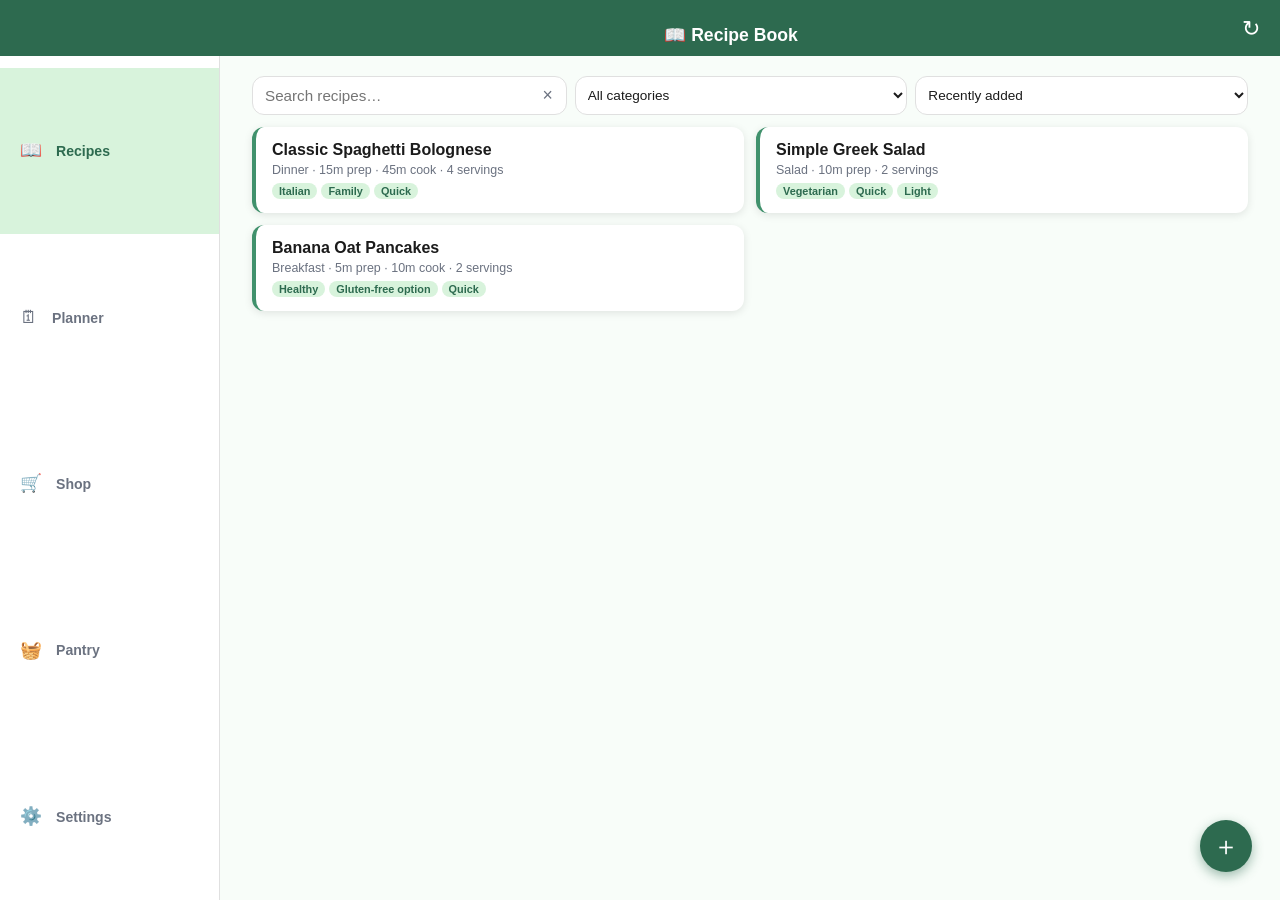
==== index.html @ 736dc7e4 "feat(planner/pantry/ingredients): fix add button, sort for pantry and ingredient book - Planner: fix" ====
<!DOCTYPE html>
<html lang="en">
<head>
  <meta charset="UTF-8" />
  <meta name="viewport" content="width=device-width, initial-scale=1.0, maximum-scale=1.0, user-scalable=no, viewport-fit=cover" />
  <meta name="theme-color" content="#2d6a4f" />
  <meta name="apple-mobile-web-app-capable" content="yes" />
  <meta name="apple-mobile-web-app-status-bar-style" content="black-translucent" />
  <meta name="apple-mobile-web-app-title" content="Recipe Book" />
  <title>Recipe Book</title>
  <link rel="manifest" href="manifest.json" />
  <link rel="apple-touch-icon" href="icons/icon-192.png" />
  <link rel="stylesheet" href="css/style.css" />
</head>
<body>

  <!-- ═══ TOP BAR ═══ -->
  <header id="topbar">
    <button id="btn-back" class="icon-btn hidden" onclick="App.goBack()">&#8592;</button>
    <h1 id="topbar-title">📖 Recipe Book</h1>
    <button id="btn-sync" class="icon-btn" onclick="Data.syncDrive()" title="Sync with Google Drive">&#x21bb;</button>
  </header>

  <!-- ═══ VIEWS ═══ -->
  <main id="main">

    <!-- RECIPES LIST -->
    <section id="view-recipes" class="view active">
      <div class="search-bar">
        <div style="position:relative;flex:1;min-width:0">
          <input id="recipe-search" type="search" placeholder="Search recipes…" oninput="Recipes.filter()" style="width:100%" />
          <button class="search-clear" onclick="document.getElementById('recipe-search').value='';Recipes.filter()" title="Clear">×</button>
        </div>
        <select id="recipe-cat-filter" onchange="Recipes.filter()">
          <option value="">All categories</option>
          <option>Breakfast</option>
          <option>Lunch</option>
          <option>Dinner</option>
          <option>Snack</option>
          <option>Dessert</option>
          <option>Salad</option>
          <option>Soup</option>
          <option>Side</option>
        </select>
        <select id="recipe-sort" onchange="Recipes.filter()">
          <option value="default">Recently added</option>
          <option value="az">A → Z</option>
          <option value="za">Z → A</option>
        </select>
      </div>
      <div id="recipe-list" class="card-list"></div>
      <div id="fab-menu" class="fab-menu hidden">
        <button class="fab-menu-item" onclick="App.closeFabMenu(); Recipes.openAddModal()">＋ Add manually</button>
        <button class="fab-menu-item" onclick="App.closeFabMenu(); App.nav('import', null)">🔍 Import recipe</button>
      </div>
      <button class="fab" onclick="App.toggleFabMenu()">＋</button>
    </section>

    <!-- RECIPE DETAIL -->
    <section id="view-detail" class="view">
      <div id="detail-content"></div>
    </section>

    <!-- MEAL PLANNER -->
    <section id="view-planner" class="view">
      <div class="week-tabs">
        <button class="week-tab active" onclick="Planner.showWeek(1,this)">Week 1</button>
        <button class="week-tab" onclick="Planner.showWeek(2,this)">Week 2</button>
        <button class="week-tab" onclick="Planner.showWeek(3,this)">Week 3</button>
        <button class="week-tab" onclick="Planner.showWeek(4,this)">Week 4</button>
      </div>
      <div class="inner-tabs">
        <button class="inner-tab active" data-tab="meals"   onclick="Planner.showTab('meals')">Meals</button>
        <button class="inner-tab"        data-tab="treats"  onclick="Planner.showTab('treats')">Treats</button>
        <button class="inner-tab"        data-tab="summary" onclick="Planner.showTab('summary')">Summary</button>
      </div>
      <div class="planner-filter-bar">
        <input id="planner-recipe-filter" type="search" placeholder="Filter recipes…"
          oninput="Planner.filterRecipes()" />
        <div id="treat-search-results" class="treat-search-results hidden"></div>
      </div>
      <div id="planner-grid"></div>
      <button class="fab" onclick="Planner.generateShoppingList()" title="Generate shopping list">🛒</button>
    </section>

    <!-- SHOPPING LIST -->
    <section id="view-shopping" class="view">
      <div class="section-header">
        <h2>Shopping List</h2>
      </div>
      <div id="shopping-list"></div>
      <!-- Bottom-left action menu -->
      <div id="shop-action-menu" class="fab-menu-left hidden">
        <button class="fab-menu-item" onclick="Shopping.closeActionMenu(); Shopping.openConfirmShop()">✔ Confirm shop</button>
        <button class="fab-menu-item" onclick="Shopping.confirmClearChecked()">🗑 Clear checked</button>
      </div>
      <button class="fab fab-left" onclick="Shopping.toggleActionMenu()" title="Actions">☰</button>
      <!-- Bottom-right FAB -->
      <button class="fab" onclick="Shopping.openAddAdHocItem()" title="Add item">＋</button>
    </section>

    <!-- IMPORT -->
    <section id="view-import" class="view">
      <div class="search-bar">
        <div style="position:relative;flex:1;min-width:0">
          <input id="import-search" type="search" placeholder="Search Spoonacular…" style="width:100%" />
          <button class="search-clear" onclick="document.getElementById('import-search').value=''" title="Clear">×</button>
        </div>
        <button class="btn-primary" onclick="Importer.search()">Search</button>
      </div>
      <div id="import-key-notice" class="notice hidden">
        <p>⚙️ Add your Spoonacular API key in <strong>Settings</strong> to search recipes.</p>
      </div>
      <div id="import-results" class="card-list"></div>
    </section>

    <!-- SETTINGS -->
    <section id="view-settings" class="view">
      <div class="settings-group">
        <h3>Google Drive Sync</h3>
        <p class="hint">Stores your recipes in <code>RecipeBook_Data.json</code> on your Drive.</p>
        <div id="drive-status" class="status-badge">Not connected</div>
        <button class="btn-primary" onclick="Data.connectDrive()">Connect Google Drive</button>
        <button class="btn-secondary" onclick="Data.disconnectDrive()">Disconnect</button>
      </div>
      <div class="settings-group">
        <h3>Spoonacular API Key</h3>
        <p class="hint">Get a free key at <a href="https://spoonacular.com/food-api" target="_blank">spoonacular.com</a></p>
        <input id="spoon-key-input" type="password" placeholder="Paste API key here…" />
        <button class="btn-primary" onclick="Settings.saveSpoonKey()">Save Key</button>
        <p id="spoon-quota-display" class="hint"></p>
      </div>

      <div class="settings-group">
        <h3>Pantry FIFO</h3>
        <p class="hint">When cooking, deduct stock from the oldest batch first.</p>
        <label style="display:flex;align-items:center;gap:8px;cursor:pointer">
          <input type="checkbox" id="settings-fifo-toggle" onchange="Settings.setFIFO(this.checked)" />
          Use FIFO deduction (oldest batch first)
        </label>
      </div>
      <div class="settings-group">
        <h3>Ingredient Book</h3>
        <p class="hint">Pull all ingredients from your recipes into the Ingredient Book so you can track prices.</p>
        <button class="btn-secondary" onclick="Data.syncAllRecipeIngredients()">📋 Sync ingredients from recipes</button>
      </div>
      <div class="settings-group">
        <h3>Spend Analytics</h3>
        <p class="hint">Track your grocery spend over time with weekly and monthly breakdowns.</p>
        <button class="btn-secondary" onclick="App.pushView('analytics','Spend Analytics'); Analytics.render()">View Analytics →</button>
      </div>
      <div class="settings-group">
        <h3>Data</h3>
        <button class="btn-secondary" onclick="Data.exportJSON()">⬇ Export JSON</button>
        <button class="btn-secondary" onclick="Data.importJSON()">⬆ Import JSON</button>
        <input id="import-file-input" type="file" accept=".json" class="hidden" onchange="Data.handleImportFile(event)" />
        <button class="btn-danger" onclick="Data.clearAll()">🗑 Clear all data</button>
      </div>
      <div class="settings-group">
        <p class="hint version">Recipe Book PWA v1.0</p>
      </div>
    </section>

    <!-- INGREDIENT BOOK -->
    <section id="view-pricebook" class="view">
      <div class="section-header">
        <h2>Ingredient Book</h2>
        <div class="section-header-actions">
          <button class="btn-small" id="pb-orphan-toggle" onclick="PriceBook.toggleOrphans()">Orphans only</button>
          <button class="btn-small" onclick="PriceBook.openAddIngredientForm()">＋ Add</button>
        </div>
      </div>
      <div class="search-bar">
        <input id="pb-search" type="search" placeholder="Search ingredients…"
          oninput="PriceBook.filter()" />
        <button class="search-clear" onclick="document.getElementById('pb-search').value='';PriceBook.filter()" title="Clear">×</button>
        <select id="pb-sort" onchange="PriceBook.sort()">
          <option value="az">A → Z</option>
          <option value="za">Z → A</option>
          <option value="priced">Priced first</option>
          <option value="unpriced">Unpriced first</option>
        </select>
      </div>
      <div id="pricebook-list"></div>
    </section>

    <!-- PANTRY -->
    <section id="view-pantry" class="view">
      <div class="section-header">
        <h2>Pantry</h2>
        <div class="section-header-actions">
          <button class="btn-small" onclick="Pantry.resetPerishables()">Reset perishables</button>
        </div>
      </div>
      <div class="search-bar">
        <input id="pantry-search" type="search" placeholder="Search pantry…" oninput="Pantry.filter()" />
        <button class="search-clear" onclick="document.getElementById('pantry-search').value='';Pantry.filter()" title="Clear">×</button>
        <select id="pantry-sort" onchange="Pantry.sort()">
          <option value="az">A → Z</option>
          <option value="za">Z → A</option>
          <option value="most">Most stock</option>
          <option value="least">Least stock</option>
        </select>
      </div>
      <button class="btn-secondary" style="margin-bottom:8px;width:100%" onclick="App.pushView('pricebook','Ingredient Book'); PriceBook.render()">📋 Ingredient Book →</button>
      <div id="pantry-list"></div>
      <button class="pantry-add-btn" onclick="Pantry.openAddForm()">＋ Add item</button>
    </section>


    <!-- ANALYTICS -->
    <section id="view-analytics" class="view">
      <div class="section-header">
        <h2>Spend Analytics</h2>
      </div>
      <div id="analytics-content"></div>
    </section>

  </main>

  <!-- ═══ BOTTOM NAV ═══ -->
  <nav id="bottom-nav">
    <button class="nav-btn active" data-view="recipes" onclick="App.nav('recipes',this)">
      <span class="nav-icon">📖</span>
      <span class="nav-label">Recipes</span>
    </button>
    <button class="nav-btn" data-view="planner" onclick="App.nav('planner',this)">
      <span class="nav-icon">🗓</span>
      <span class="nav-label">Planner</span>
    </button>
    <button class="nav-btn" data-view="shopping" onclick="App.nav('shopping',this)">
      <span class="nav-icon">🛒</span>
      <span class="nav-label">Shop</span>
    </button>
    <button class="nav-btn" data-view="pantry" onclick="App.nav('pantry',this)">
      <span class="nav-icon">🧺</span>
      <span class="nav-label">Pantry</span>
    </button>
    <button class="nav-btn" data-view="settings" onclick="App.nav('settings',this)">
      <span class="nav-icon">⚙️</span>
      <span class="nav-label">Settings</span>
    </button>
  </nav>

  <!-- ═══ MODALS ═══ -->
  <div id="modal-overlay" class="hidden" onclick="App.closeModal(event)">
    <div id="modal-box" onclick="event.stopPropagation()">
      <div id="modal-content"></div>
    </div>
  </div>

  <!-- Timer modal -->
  <div id="timer-modal" class="hidden">
    <div id="timer-box">
      <h3>⏱ Cooking Timer</h3>
      <div id="timer-display">00:00</div>
      <input id="timer-input" type="number" min="1" max="180" value="30" /> <span>min</span>
      <div class="timer-btns">
        <button class="btn-primary" onclick="Timer.start()">Start</button>
        <button class="btn-secondary" onclick="Timer.pause()">Pause</button>
        <button class="btn-danger" onclick="Timer.reset()">Reset</button>
        <button class="btn-secondary" onclick="Timer.close()">Close</button>
      </div>
    </div>
  </div>

  <!-- Scripts -->
  <script src="js/data.js"></script>
  <script src="js/recipes.js"></script>
  <script src="js/planner.js"></script>
  <script src="js/shopping.js"></script>
  <script src="js/spoonacular.js"></script>
  <script src="js/prices.js"></script>
  <script src="js/pantry.js"></script>
  <script src="js/analytics.js"></script>
  <script src="js/app.js"></script>
</body>
</html>
---- css/style.css ----
/* ══════════════════════════════════════
   RECIPE BOOK PWA — styles
   ══════════════════════════════════════ */

:root {
  --dk-green:   #2d6a4f;
  --md-green:   #40916c;
  --lt-green:   #d8f3dc;
  --accent:     #52b788;
  --bg:         #f8fdf9;
  --surface:    #ffffff;
  --border:     #e0e0e0;
  --text:       #1b1b1b;
  --text-muted: #6b7280;
  --danger:     #dc2626;
  --warn-bg:    #fff8e1;
  --nav-h:      64px;
  --top-h:      56px;
  --radius:     12px;
  --shadow:     0 2px 8px rgba(0,0,0,.10);
}

*, *::before, *::after { box-sizing: border-box; margin: 0; padding: 0; }

html {
  height: 100%;
  background: var(--bg);
}
body {
  height: 100%;
  font-family: -apple-system, BlinkMacSystemFont, 'Segoe UI', Roboto, sans-serif;
  background: var(--bg);
  color: var(--text);
  overflow: hidden;
}

/* ── TOP BAR ── */
#topbar {
  position: fixed; top: 0; left: 0; right: 0;
  height: calc(var(--top-h) + env(safe-area-inset-top));
  background: var(--dk-green);
  color: #fff;
  display: flex; align-items: flex-end; padding: 0 12px 10px;
  z-index: 100;
  gap: 8px;
  padding-top: env(safe-area-inset-top);
}
#topbar-title {
  flex: 1; font-size: 1.1rem; font-weight: 700; text-align: center;
}
.icon-btn {
  background: none; border: none; color: #fff;
  font-size: 1.4rem; padding: 6px 8px; cursor: pointer;
  border-radius: 8px; line-height: 1;
}
.icon-btn:active { background: rgba(255,255,255,.2); }

/* ── MAIN SCROLL AREA ── */
#main {
  position: fixed;
  top: calc(var(--top-h) + env(safe-area-inset-top));
  bottom: calc(var(--nav-h) + env(safe-area-inset-bottom));
  left: 0; right: 0;
  overflow-y: auto;
  overflow-x: hidden;
  -webkit-overflow-scrolling: touch;
}

/* ── VIEWS ── */
.view { display: none; padding: 12px 12px 24px; min-height: 100%; background: var(--bg); }
.view.active { display: block; }
/* Extra bottom padding on views that have a fixed FAB so content isn't hidden behind it */
#view-recipes, #view-shopping, #view-planner { padding-bottom: 88px; }

/* ── BOTTOM NAV ── */
#bottom-nav {
  position: fixed; bottom: 0; left: 0; right: 0;
  height: calc(var(--nav-h) + env(safe-area-inset-bottom));
  background: var(--surface);
  border-top: 1px solid var(--border);
  display: flex;
  align-items: flex-start;
  padding-bottom: env(safe-area-inset-bottom);
  z-index: 100;
}
.nav-btn {
  flex: 1; background: none; border: none;
  display: flex; flex-direction: column; align-items: center; justify-content: center;
  gap: 2px; cursor: pointer; color: var(--text-muted);
  padding: 6px 0; transition: color .15s;
}
.nav-btn.active { color: var(--dk-green); }
.nav-icon { font-size: 1.3rem; line-height: 1; }
.nav-label { font-size: 0.65rem; font-weight: 600; letter-spacing: .02em; }

/* ── SEARCH BAR ── */
.search-bar {
  display: flex; flex-wrap: wrap; gap: 8px; margin-bottom: 12px;
}
.search-bar input[type="search"],
.search-bar input[type="text"] {
  flex: 1 1 100%; padding: 10px 12px; border: 1.5px solid var(--border);
  border-radius: var(--radius); font-size: .95rem; background: var(--surface);
  outline: none;
}
.search-bar input:focus { border-color: var(--md-green); }
.search-bar select {
  flex: 1; min-width: 80px; padding: 10px 8px; border: 1.5px solid var(--border);
  border-radius: var(--radius); font-size: .85rem; background: var(--surface);
  color: var(--text); outline: none;
}

/* ── CARDS ── */
.card-list { display: flex; flex-direction: column; gap: 10px; }
.recipe-card {
  background: var(--surface); border-radius: var(--radius);
  box-shadow: var(--shadow); padding: 14px 16px;
  cursor: pointer; transition: transform .1s, box-shadow .1s;
  border-left: 4px solid var(--md-green);
}
.recipe-card:active { transform: scale(.98); box-shadow: none; }
.recipe-card h3 { font-size: 1rem; font-weight: 700; margin-bottom: 4px; }
.recipe-card .meta {
  font-size: .78rem; color: var(--text-muted);
  display: flex; gap: 10px; flex-wrap: wrap;
}
.recipe-card .tags {
  margin-top: 6px; display: flex; gap: 4px; flex-wrap: wrap;
}
.tag {
  background: var(--lt-green); color: var(--dk-green);
  font-size: .68rem; font-weight: 600; padding: 2px 7px;
  border-radius: 20px;
}

/* ── RECIPE DETAIL ── */
#detail-content { padding-bottom: 20px; }
.detail-name {
  font-size: 1.5rem; font-weight: 800; color: var(--dk-green);
  margin-bottom: 6px; line-height: 1.2;
}
.detail-meta {
  font-size: .82rem; color: var(--text-muted);
  display: flex; gap: 12px; flex-wrap: wrap; margin-bottom: 10px;
}
.detail-tags { display: flex; gap: 4px; flex-wrap: wrap; margin-bottom: 16px; }
.section-label {
  background: var(--dk-green); color: #fff;
  font-size: .8rem; font-weight: 700; letter-spacing: .05em;
  padding: 6px 12px; border-radius: 8px 8px 0 0; margin-top: 16px;
}
.ingredient-list { list-style: none; }
.ingredient-list li {
  padding: 9px 12px; font-size: .95rem;
  border-bottom: 1px solid var(--border);
  display: flex; gap: 10px; align-items: baseline;
}
.ingredient-list li:nth-child(even) { background: var(--lt-green); }
.ing-qty { font-weight: 700; min-width: 60px; color: var(--dk-green); }
.ing-unit { color: var(--text-muted); min-width: 40px; font-size: .85rem; }
.step-list { list-style: none; }
.step-list li {
  padding: 12px; font-size: 1rem; line-height: 1.55;
  border-bottom: 1px solid var(--border);
  display: flex; gap: 12px;
}
.step-list li:nth-child(even) { background: #f0faf3; }
.step-num {
  font-size: 1.1rem; font-weight: 800; color: var(--md-green);
  min-width: 28px; flex-shrink: 0;
}
.detail-source { font-size: .75rem; color: var(--text-muted); margin-top: 12px; }
.detail-source a { color: var(--md-green); }
.detail-actions {
  display: flex; gap: 8px; flex-wrap: wrap; margin: 16px 0;
}
.servings-stepper { display: inline-flex; align-items: center; gap: 4px; }
.stepper-btn {
  background: var(--lt-green); border: 1px solid var(--border);
  border-radius: 4px; width: 22px; height: 22px;
  font-size: .85rem; font-weight: 700; cursor: pointer;
  display: inline-flex; align-items: center; justify-content: center;
  color: var(--dk-green); line-height: 1; flex-shrink: 0;
}
.stepper-btn:active { background: var(--accent); color: #fff; }

/* ── FAB ── */
.fab {
  position: fixed; bottom: calc(var(--nav-h) + env(safe-area-inset-bottom) + 16px); right: 16px;
  width: 52px; height: 52px; border-radius: 50%;
  background: var(--dk-green); color: #fff;
  font-size: 1.6rem; border: none; cursor: pointer;
  box-shadow: 0 4px 12px rgba(45,106,79,.45);
  display: flex; align-items: center; justify-content: center;
  z-index: 50;
}
.fab:active { transform: scale(.94); }
.fab-left { right: auto; left: 16px; font-size: 1.2rem; }

/* ── BUTTONS ── */
.btn-primary, .btn-secondary, .btn-danger, .btn-small {
  padding: 10px 18px; border: none; border-radius: var(--radius);
  font-size: .9rem; font-weight: 600; cursor: pointer;
}
.btn-primary  { background: var(--dk-green); color: #fff; }
.btn-secondary{ background: var(--lt-green);  color: var(--dk-green); }
.btn-danger   { background: #fee2e2; color: var(--danger); }
.btn-small    { padding: 6px 12px; font-size: .8rem;
                background: var(--lt-green); color: var(--dk-green); }
.btn-primary:active  { background: var(--md-green); }
.btn-secondary:active{ opacity: .8; }

/* ── WEEK TABS ── */
.week-tabs {
  display: flex; gap: 6px; margin-bottom: 14px; overflow-x: auto;
  padding-bottom: 2px;
}
.week-tab {
  flex-shrink: 0; padding: 7px 16px; border: 2px solid var(--border);
  border-radius: 20px; background: var(--surface);
  font-size: .85rem; font-weight: 600; cursor: pointer; color: var(--text-muted);
}
.week-tab.active {
  background: var(--dk-green); color: #fff; border-color: var(--dk-green);
}

/* ── INNER TABS (Meals / Treats / Summary) ── */
.inner-tabs {
  display: flex;
  gap: 0;
  margin-bottom: 12px;
  border-bottom: 2px solid var(--border);
}
.inner-tab {
  padding: 7px 16px;
  border: none;
  background: none;
  color: var(--text-muted);
  font-size: 0.85rem;
  cursor: pointer;
  border-bottom: 2px solid transparent;
  margin-bottom: -2px;
  font-weight: 500;
}
.inner-tab.active {
  color: var(--dk-green);
  border-bottom-color: var(--dk-green);
  font-weight: 700;
}

/* Hide controls when not on the relevant tab */
#view-planner:not(.filter-active) .planner-filter-bar { display: none; }
/* .planner-actions removed — replaced by FAB */

/* ── CALORIE SUMMARY TABLE ── */
.summary-header {
  font-weight: 700; font-size: 0.95rem;
  margin-bottom: 12px; color: var(--dk-green);
}
.summary-table { width: 100%; border-collapse: collapse; font-size: 0.88rem; }
.summary-table td { padding: 6px 4px; border-bottom: 1px solid var(--border); vertical-align: top; }
.summary-day { font-weight: 500; min-width: 90px; }
.summary-meals { color: var(--text-muted); font-size: 0.8rem; }
.summary-day-total { text-align: right; white-space: nowrap; }
.summary-section-header td {
  font-weight: 700; color: var(--dk-green);
  padding-top: 12px; border-bottom: 2px solid var(--lt-green);
}
.summary-treat-name { color: var(--text-muted); }
.summary-subtotal td { font-weight: 600; border-top: 2px solid var(--border); border-bottom: none; }
.summary-grand-total td {
  font-weight: 700; font-size: 1rem; color: var(--dk-green);
  border-top: 2px solid var(--dk-green); border-bottom: none;
}
.summary-footnote { font-size: 0.78rem; color: var(--text-muted); margin-top: 12px; }

/* ── RECIPE DETAIL KCAL ── */
.detail-kcal { font-size: 0.85rem; color: var(--text-muted); }

/* ── MINI BUTTONS (recipe form) ── */
.btn-mini {
  padding: 3px 10px; font-size: 0.78rem;
  border: 1px solid var(--border); background: var(--surface);
  border-radius: 4px; cursor: pointer; color: var(--text);
  white-space: nowrap;
}
.btn-mini-primary { background: var(--dk-green); color: #fff; border-color: var(--dk-green); }

/* ── CALORIE ROW (recipe form) ── */
.kcal-display, .kcal-edit-row {
  display: flex; align-items: center; gap: 8px; flex-wrap: wrap; margin-top: 4px;
}
.kcal-value { font-size: 0.9rem; color: var(--text); }
.kcal-unknown { color: var(--text-muted); }
#rf-kcal-edit { width: 110px; padding: 4px 8px; border: 1.5px solid var(--border); border-radius: 8px; font-size: 0.9rem; }

/* ── TREAT ROW ── */
.treats-list { margin-bottom: 4px; }
.treat-row {
  display: flex;
  align-items: center;
  gap: 10px;
  padding: 10px 0;
  border-bottom: 1px solid var(--border);
}
.treat-name { flex: 1; font-weight: 500; font-size: 0.95rem; }
.treat-batches {
  display: flex;
  align-items: center;
  gap: 6px;
  font-size: 0.88rem;
  color: var(--text-muted);
}
.treat-kcal { font-size: 0.82rem; color: var(--text-muted); min-width: 70px; text-align: right; }

.treat-remove {
  background: none;
  border: none;
  color: var(--text-muted);
  font-size: 1.2rem;
  cursor: pointer;
  padding: 2px 6px;
  line-height: 1;
}
.treat-remove:hover { color: var(--danger); }
.treat-add-btn { margin-top: 16px; width: 100%; }

/* ── PLANNER GRID ── */
.planner-day {
  background: var(--surface); border-radius: var(--radius);
  box-shadow: var(--shadow); margin-bottom: 10px; overflow: hidden;
}
.planner-day-header {
  background: var(--md-green); color: #fff;
  padding: 8px 14px; font-size: .9rem; font-weight: 700;
}
.meal-slot {
  display: flex; align-items: center; padding: 10px 14px;
  border-bottom: 1px solid var(--border); gap: 10px;
}
.meal-slot:last-child { border-bottom: none; }
.meal-label {
  font-size: .72rem; font-weight: 700; color: var(--text-muted);
  text-transform: uppercase; letter-spacing: .06em; min-width: 58px;
}
.meal-slot-right { display: flex; flex-direction: column; flex: 1; gap: 2px; }
.meal-slot select {
  width: 100%; min-width: 0; border: 1.5px solid var(--border); border-radius: 8px;
  padding: 6px 8px; font-size: .85rem; background: var(--bg);
  color: var(--text); outline: none;
}
.meal-slot select:focus { border-color: var(--md-green); }
.meal-slot-entry { display: flex; flex-direction: column; }
.meal-slot-entry + .meal-slot-entry { margin-top: 5px; }
.meal-slot-entry-row { display: flex; align-items: center; gap: 4px; }
.meal-slot-entry-row select { flex: 1; min-width: 0; }
.meal-entry-remove {
  flex-shrink: 0; background: none; border: 1px solid var(--border);
  border-radius: 6px; color: var(--text-muted); font-size: 0.7rem;
  padding: 4px 6px; cursor: pointer; line-height: 1;
}
.meal-entry-remove:hover { background: #fee2e2; color: var(--danger); border-color: var(--danger); }
.meal-slot-footer { display: flex; justify-content: space-between; align-items: center; min-height: 14px; margin-top: 1px; }
.slot-kcal { font-size: 0.72rem; color: var(--text-muted); }
.meal-add-btn {
  background: none; border: none; color: var(--md-green);
  font-size: 0.8rem; font-weight: 700; cursor: pointer; padding: 0 2px; line-height: 1.4;
  flex-shrink: 0;
}
.meal-add-btn:hover { color: var(--dk-green); text-decoration: underline; }
.planner-filter-bar { margin: 8px 0 10px; position: relative; }
.planner-filter-bar input {
  width: 100%; padding: 8px 12px;
  border: 1.5px solid var(--border); border-radius: var(--radius);
  font-size: .9rem; background: var(--surface);
}
.planner-filter-bar input:focus { border-color: var(--md-green); outline: none; }

/* Treat search results dropdown */
.treat-search-results {
  position: absolute; top: 100%; left: 0; right: 0; z-index: 100;
  background: var(--surface); border: 1px solid var(--border);
  border-radius: 0 0 var(--radius) var(--radius);
  box-shadow: 0 6px 18px rgba(0,0,0,.12); max-height: 260px; overflow-y: auto;
}
.treat-search-result {
  display: flex; align-items: center; justify-content: space-between;
  padding: 10px 14px; cursor: pointer; gap: 8px;
}
.treat-search-result:hover { background: var(--lt-green); }
.treat-search-result + .treat-search-result { border-top: 1px solid var(--border); }
.treat-search-name { font-weight: 600; font-size: 0.9rem; text-transform: capitalize; flex: 1; min-width: 0; }
.treat-search-cat { font-size: 0.75rem; color: var(--text-muted); background: var(--lt-green); padding: 2px 7px; border-radius: 10px; flex-shrink: 0; }
.treat-search-empty { padding: 12px 14px; font-size: 0.88rem; color: var(--text-muted); font-style: italic; }

/* ── SHOPPING LIST ── */
.section-header {
  display: flex; align-items: center; justify-content: space-between;
  margin-bottom: 12px;
}
.section-header h2 { font-size: 1.1rem; font-weight: 700; }
.shop-category { margin-bottom: 16px; }
.shop-cat-label {
  font-size: .75rem; font-weight: 800; color: var(--text-muted);
  text-transform: uppercase; letter-spacing: .07em;
  padding: 4px 0; border-bottom: 2px solid var(--border); margin-bottom: 6px;
}
.shop-item {
  display: flex; align-items: center; gap: 10px;
  padding: 9px 12px; background: var(--surface);
  border-radius: 8px; margin-bottom: 6px;
  box-shadow: 0 1px 3px rgba(0,0,0,.06);
}
.shop-item input[type="checkbox"] { width: 18px; height: 18px; accent-color: var(--dk-green); flex-shrink: 0; }
.shop-item.checked .shop-item-name { text-decoration: line-through; color: var(--text-muted); }
.shop-item.checked .shop-item-sources { opacity: 0.5; }
.shop-item-main { flex: 1; min-width: 0; }
.shop-item-top { display: flex; align-items: center; gap: 8px; }
.shop-item-name { font-size: .95rem; }
.shop-src-toggle { font-size: 0.72rem; color: var(--md-green); background: none; border: none; cursor: pointer; padding: 0; white-space: nowrap; flex-shrink: 0; }
.shop-item-sources { margin-top: 6px; }
.shop-item-sources.hidden { display: none; }
.shop-source-row { display: flex; flex-direction: column; padding: 3px 0 3px 8px; border-left: 2px solid var(--lt-green); margin-bottom: 4px; }
.shop-source-row:last-child { margin-bottom: 0; }
.shop-source-recipe { font-size: 0.82rem; color: var(--text); }
.shop-source-ctx { font-size: 0.74rem; color: var(--text-muted); }

/* ── SETTINGS ── */
.settings-group {
  background: var(--surface); border-radius: var(--radius);
  padding: 16px; margin-bottom: 12px; box-shadow: var(--shadow);
  display: flex; flex-direction: column; gap: 10px;
}
.settings-group h3 { font-size: 1rem; font-weight: 700; color: var(--dk-green); }
.settings-group input[type="text"],
.settings-group input[type="password"] {
  padding: 10px 12px; border: 1.5px solid var(--border);
  border-radius: var(--radius); font-size: .9rem; background: var(--bg);
}
.hint { font-size: .8rem; color: var(--text-muted); line-height: 1.4; }
.hint a { color: var(--md-green); }
.version { text-align: center; padding: 8px 0; }
.status-badge {
  display: inline-block; padding: 4px 10px; border-radius: 20px;
  font-size: .75rem; font-weight: 600;
  background: #fee2e2; color: var(--danger);
}
.status-badge.connected {
  background: var(--lt-green); color: var(--dk-green);
}

/* ── MODAL ── */
#modal-overlay {
  position: fixed; inset: 0; background: rgba(0,0,0,.45);
  z-index: 200; display: flex; align-items: flex-end;
  padding-bottom: env(safe-area-inset-bottom);
}
#modal-overlay.hidden { display: none; }
#modal-box {
  background: var(--surface); width: 100%; max-height: 90vh;
  border-radius: 20px 20px 0 0; overflow-y: auto;
  padding: 20px 16px 32px;
}

/* Modal form */
.modal-title { font-size: 1.1rem; font-weight: 700; margin-bottom: 14px; color: var(--dk-green); }
.form-group { margin-bottom: 12px; display: flex; flex-direction: column; gap: 4px; }
.form-group label { font-size: .8rem; font-weight: 600; color: var(--text-muted); }
.form-group input, .form-group select, .form-group textarea {
  padding: 10px 12px; border: 1.5px solid var(--border);
  border-radius: var(--radius); font-size: .9rem; font-family: inherit;
  background: var(--bg); outline: none;
}
.form-group input:focus, .form-group select:focus, .form-group textarea:focus {
  border-color: var(--md-green);
}
.form-group textarea { resize: vertical; min-height: 80px; line-height: 1.5; }
.form-row { display: flex; gap: 8px; }
.form-row .form-group { flex: 1; min-width: 0; }
.modal-actions { display: flex; gap: 8px; margin-top: 16px; }
.modal-actions button { flex: 1; padding: 12px; }

/* ── TIMER ── */
#timer-modal {
  position: fixed; inset: 0; background: rgba(0,0,0,.6);
  z-index: 300; display: flex; align-items: center; justify-content: center;
}
#timer-modal.hidden { display: none; }
#timer-box {
  background: var(--surface); border-radius: 20px; padding: 28px 24px;
  width: 300px; text-align: center;
}
#timer-box h3 { font-size: 1.1rem; margin-bottom: 16px; color: var(--dk-green); }
#timer-display {
  font-size: 3.5rem; font-weight: 800; color: var(--dk-green);
  font-variant-numeric: tabular-nums; margin-bottom: 12px;
}
#timer-input {
  width: 70px; padding: 8px; text-align: center;
  border: 1.5px solid var(--border); border-radius: 8px; font-size: 1rem;
}
.timer-btns { display: flex; gap: 8px; flex-wrap: wrap; margin-top: 16px; }
.timer-btns button { flex: 1; min-width: 60px; }

/* ── NOTICE ── */
.notice {
  background: var(--warn-bg); border: 1.5px solid #ffe58f;
  border-radius: var(--radius); padding: 12px 14px; font-size: .88rem;
  margin-bottom: 12px; color: #7a5f00;
}
.notice.hidden { display: none; }

/* ── IMPORT RESULT CARDS ── */
.import-card {
  background: var(--surface); border-radius: var(--radius);
  box-shadow: var(--shadow); overflow: hidden; display: flex;
  gap: 0; margin-bottom: 10px;
}
.import-card img {
  width: 90px; height: 90px; object-fit: cover; flex-shrink: 0;
}
.import-card-body { padding: 10px 12px; flex: 1; min-width: 0; }
.import-card-body h4 { font-size: .9rem; font-weight: 700; margin-bottom: 4px;
  white-space: nowrap; overflow: hidden; text-overflow: ellipsis; }
.import-card-body .meta { font-size: .75rem; color: var(--text-muted); margin-bottom: 6px; }
.import-card-body button { font-size: .78rem; padding: 5px 12px; }

/* ── UTILITIES ── */
.hidden { display: none !important; }
.empty-state {
  text-align: center; padding: 40px 20px;
  color: var(--text-muted); font-size: .95rem;
}
.empty-state .emoji { font-size: 2.5rem; display: block; margin-bottom: 8px; }
.divider { height: 1px; background: var(--border); margin: 16px 0; }

/* ── RESPONSIVE: tablet — centre a phone-width panel ── */
@media (min-width: 480px) and (max-width: 899px) {
  #topbar        { left: 50%; right: auto; width: 480px; transform: translateX(-50%); }
  #bottom-nav    { left: 50%; right: auto; width: 480px; transform: translateX(-50%); }
  #main          { left: 50%; right: auto; width: 480px; transform: translateX(-50%); }
  .fab           { right: calc(50% - 240px + 16px); }
  .fab-left      { left: calc(50% - 240px + 16px); right: auto; }
  .fab-menu-left { left: calc(50% - 240px + 16px); }
}

/* ── RESPONSIVE: desktop — sidebar nav ── */
@media (min-width: 900px) {
  :root { --sidebar-w: 220px; }

  /* Full-width top bar */
  #topbar {
    left: 0; right: 0; width: 100%; transform: none;
    padding-left: calc(var(--sidebar-w) + 16px);
  }

  /* Left sidebar replaces bottom nav */
  #bottom-nav {
    left: 0; top: calc(var(--top-h) + env(safe-area-inset-top));
    right: auto; bottom: 0;
    width: var(--sidebar-w);
    height: auto;
    transform: none;
    flex-direction: column;
    justify-content: flex-start;
    align-items: stretch;
    padding: 12px 0 0;
    border-top: none;
    border-right: 1px solid var(--border);
  }
  .nav-btn {
    flex-direction: row;
    justify-content: flex-start;
    padding: 13px 20px;
    gap: 14px;
    border-radius: 0;
    margin: 0;
    width: 100%;
    font-size: 0.9rem;
  }
  .nav-icon  { font-size: 1.1rem; }
  .nav-label { font-size: 0.88rem; letter-spacing: 0; font-weight: 600; }
  .nav-btn.active { background: var(--lt-green); color: var(--dk-green); }

  /* Main content sits to the right of the sidebar */
  #main {
    left: var(--sidebar-w);
    right: 0;
    bottom: 0;
    width: auto;
    transform: none;
    max-width: none;
  }

  /* Wider content with comfortable padding */
  .view { padding: 20px 32px 32px; }

  /* FAB clear of sidebar */
  .fab {
    right: 28px;
    bottom: 28px;
  }

  /* Centre modals like a dialog, not a bottom sheet */
  #modal-overlay {
    align-items: center;
    justify-content: center;
  }
  #modal-box {
    width: 560px;
    max-height: 85vh;
    border-radius: 20px;
  }

  /* Recipe list as a two-column grid */
  .card-list {
    display: grid;
    grid-template-columns: repeat(2, 1fr);
    gap: 12px;
  }

}

/* ── Shopping list price display ─────────────────────── */
.shop-price-display {
  display: flex;
  align-items: center;
  gap: 4px;
  font-size: 0.78rem;
  color: var(--text-muted);
  margin-top: 2px;
  flex-wrap: wrap;
}
.shop-price-cost {
  font-weight: 600;
  color: var(--md-green);
}
.shop-price-sep { opacity: 0.5; }
.shop-price-per { opacity: 0.8; }
.shop-price-retailer-tag {
  background: var(--lt-green);
  color: var(--dk-green);
  border-radius: 4px;
  padding: 0 5px;
  font-size: 0.72rem;
  font-weight: 600;
}
.shop-price-edit-btn {
  background: none;
  border: none;
  cursor: pointer;
  padding: 0 2px;
  font-size: 0.78rem;
  opacity: 0.5;
  line-height: 1;
}
.shop-price-edit-btn:hover { opacity: 1; }
.shop-price-set {
  background: none;
  border: 1px dashed var(--text-muted);
  border-radius: 4px;
  padding: 1px 8px;
  font-size: 0.75rem;
  color: var(--text-muted);
  cursor: pointer;
}
.shop-price-set:hover { border-color: var(--md-green); color: var(--md-green); }

/* Inline price edit form */
.shop-price-form {
  display: flex;
  align-items: center;
  gap: 4px;
  flex-wrap: wrap;
  margin-top: 2px;
}
.shop-pf-label { font-size: 0.8rem; font-weight: 600; }
.shop-pf-sep   { font-size: 0.78rem; opacity: 0.7; }
.shop-pf-input {
  width: 64px;
  padding: 3px 6px;
  font-size: 0.8rem;
  border: 1px solid #ccc;
  border-radius: 6px;
}
.shop-pf-unit {
  padding: 3px 4px;
  font-size: 0.78rem;
  border: 1px solid #ccc;
  border-radius: 6px;
}
.shop-pf-retailer {
  width: 80px;
  padding: 3px 6px;
  font-size: 0.78rem;
  border: 1px solid #ccc;
  border-radius: 6px;
}

/* Running total */
.shop-total {
  display: flex;
  align-items: center;
  justify-content: space-between;
  padding: 14px 16px;
  margin-top: 8px;
  background: var(--lt-green);
  border-radius: 10px;
  flex-wrap: wrap;
  gap: 4px;
}
.shop-total-label { font-size: 0.88rem; color: var(--dk-green); font-weight: 600; }
.shop-total-amount { font-size: 1.1rem; font-weight: 700; color: var(--dk-green); }
.shop-total-note {
  width: 100%;
  font-size: 0.75rem;
  color: var(--text-muted);
}

/* ── Price Book view ─────────────────────────────────── */
.pb-card {
  background: var(--surface);
  border: 1px solid var(--border);
  border-radius: var(--radius);
  margin-bottom: 10px;
  overflow: hidden;
}
.pb-card-header {
  display: flex;
  align-items: center;
  justify-content: space-between;
  padding: 10px 12px;
  background: var(--lt-green);
  gap: 8px;
  flex-wrap: wrap;
}
.pb-card-name {
  font-weight: 700;
  font-size: 0.9rem;
  text-transform: capitalize;
  color: var(--dk-green);
}
.pb-card-actions {
  display: flex;
  gap: 6px;
  flex-shrink: 0;
}
.pb-price-rows {
  padding: 0 12px;
}
.pb-price-row {
  display: flex;
  align-items: center;
  justify-content: space-between;
  padding: 8px 0;
  border-bottom: 1px solid var(--border);
  gap: 8px;
}
.pb-price-row:last-child { border-bottom: none; }
.pb-price-row-info {
  display: flex;
  align-items: center;
  gap: 8px;
  font-size: 0.85rem;
  flex-wrap: wrap;
  flex: 1;
}
.pb-price-val {
  font-weight: 600;
  color: var(--md-green);
}
.pb-retailer-tag {
  font-size: 0.72rem;
  background: var(--lt-green);
  color: var(--dk-green);
  border-radius: 4px;
  padding: 1px 6px;
  font-weight: 600;
}
.pb-price-date {
  font-size: 0.72rem;
  color: var(--text-muted);
}
.pb-price-row-actions {
  display: flex;
  gap: 4px;
  flex-shrink: 0;
}
.pb-add-ingredient-btn {
  width: 100%;
  margin-top: 8px;
  padding: 12px;
  background: none;
  border: 2px dashed #ccc;
  border-radius: var(--radius);
  font-size: 0.9rem;
  color: var(--text-muted);
  cursor: pointer;
  text-align: center;
  box-sizing: border-box;
}
.pb-add-ingredient-btn:hover {
  border-color: var(--md-green);
  color: var(--md-green);
}
.btn-danger-mini {
  background: #fee2e2;
  color: #dc2626;
  border: none;
  border-radius: 6px;
  padding: 4px 8px;
  font-size: 0.75rem;
  cursor: pointer;
  font-weight: 600;
}
.btn-danger-mini:hover { background: #fca5a5; }

/* Section header with multiple action buttons */
.section-header-actions {
  display: flex;
  flex-wrap: wrap;
  gap: 6px;
  align-items: center;
}

/* ── Pantry view ────────────────────────────────────── */
.pantry-card {
  background: var(--surface);
  border: 1px solid var(--border);
  border-radius: var(--radius);
  margin-bottom: 10px;
  overflow: hidden;
}
.pantry-card-header {
  display: flex;
  align-items: center;
  justify-content: space-between;
  padding: 12px 14px;
  background: var(--lt-green);
}
.pantry-card-left {
  display: flex;
  flex-direction: column;
  gap: 4px;
  flex: 1;
  min-width: 0;
}
.pantry-card-main-row {
  display: flex;
  align-items: center;
  gap: 8px;
  flex-wrap: wrap;
}
.pantry-card-name {
  font-weight: 700;
  font-size: 0.9rem;
  text-transform: capitalize;
  color: var(--dk-green);
}
.pantry-card-qty {
  font-size: 0.85rem;
  color: var(--text-muted);
}
.pantry-card-actions {
  display: flex;
  gap: 6px;
  flex-shrink: 0;
}
.pantry-perishable-badge {
  font-size: 0.72rem;
  background: #fef9c3;
  color: #854d0e;
  border-radius: 4px;
  padding: 1px 6px;
  font-weight: 600;
}
.pantry-in-stock {
  font-size: 0.75rem;
  color: var(--md-green);
  font-weight: 600;
  margin-top: 2px;
}
.pantry-partial-stock {
  font-size: 0.75rem;
  color: #d97706;
  font-weight: 600;
  margin-top: 2px;
}
.pantry-add-btn {
  width: 100%;
  margin-top: 8px;
  padding: 12px;
  background: none;
  border: 2px dashed var(--border);
  border-radius: var(--radius);
  font-size: 0.9rem;
  color: var(--text-muted);
  cursor: pointer;
  text-align: center;
  box-sizing: border-box;
}
.pantry-add-btn:hover {
  border-color: var(--md-green);
  color: var(--md-green);
}

/* ── Analytics view ────────────────────────────────────── */
.analytics-summary { display:flex; gap:12px; margin-bottom:24px; flex-wrap:wrap; }
.analytics-card { flex:1; min-width:120px; background:var(--surface); border:1px solid var(--border); border-radius:var(--radius); padding:16px; text-align:center; }
.analytics-card-label { font-size:0.75rem; color:var(--text-muted); margin-bottom:4px; }
.analytics-card-value { font-size:1.4rem; font-weight:700; color:var(--dk-green); }
.analytics-section-title { font-weight:700; margin:20px 0 10px; }
.analytics-bar-row { display:flex; align-items:center; gap:10px; margin-bottom:8px; font-size:0.85rem; }
.analytics-bar-label { width:90px; flex-shrink:0; }
.analytics-bar-track { flex:1; background:var(--border); border-radius:4px; height:14px; overflow:hidden; }
.analytics-bar-fill { height:100%; background:var(--md-green); border-radius:4px; transition:width 0.3s; }
.analytics-bar-amount { width:70px; text-align:right; flex-shrink:0; }
.analytics-shop-row { border-bottom:1px solid var(--border); padding:12px 0; }
.analytics-shop-header { display:flex; justify-content:space-between; align-items:center; cursor:pointer; }
.analytics-shop-date { font-weight:600; }
.analytics-shop-total { color:var(--dk-green); font-weight:700; }
.analytics-shop-detail { font-size:0.82rem; color:var(--text-muted); padding:8px 0 0; display:none; }
.analytics-shop-detail.open { display:block; }

/* ── Price Book orphan badge ───────────────────────────── */
.pb-orphan-badge { font-size:0.7rem; background:#fef3c7; color:#92400e; border-radius:4px; padding:1px 6px; margin-left:6px; vertical-align:middle; }
.btn-small.active { background:var(--md-green); color:#fff; }

/* ── Shopping list overhaul (Sub-project B) ───────────── */

/* Primary small button variant */
.btn-small-primary { background: var(--md-green); color: #fff; }
.btn-small-primary:hover { background: var(--dk-green); }

/* Pantry-used item state */
.shop-item.pantry-used { background: #f0faf4; border-left: 3px solid var(--md-green); }
.shop-pantry-used-row { display: flex; align-items: center; gap: 8px; margin-top: 4px; flex-wrap: wrap; }
.shop-undo-pantry { background: none; border: none; cursor: pointer; font-size: 0.78rem; color: var(--md-green); padding: 0; }
.shop-undo-pantry:hover { text-decoration: underline; }
.shop-pantry-qty { font-size: 0.78rem; color: var(--text-muted); }

/* Use pantry button (idle state) */
.shop-pantry-row { margin-top: 3px; }
.shop-use-pantry-btn { background: none; border: 1px dashed var(--md-green); border-radius: 4px; padding: 1px 8px; font-size: 0.75rem; color: var(--md-green); cursor: pointer; }
.shop-use-pantry-btn:hover { background: var(--lt-green); }

/* Inline actual qty row */
.shop-inline-qty-row { display: flex; align-items: center; gap: 4px; margin-top: 4px; flex-wrap: wrap; }
.shop-iq-label { font-size: 0.75rem; color: var(--text-muted); flex-shrink: 0; }
.shop-iq-input { width: 64px; padding: 3px 5px; font-size: 0.8rem; border: 1px solid var(--border); border-radius: 6px; background: var(--surface); }
.shop-iq-unit { padding: 3px 4px; font-size: 0.78rem; border: 1px solid var(--border); border-radius: 6px; background: var(--surface); color: var(--text); }

/* Price row with actual input */
.shop-price-row { display: flex; align-items: center; gap: 6px; flex-wrap: wrap; margin-top: 2px; }
.shop-actual-wrap { display: flex; align-items: center; }
.shop-actual-input { width: 80px; padding: 3px 6px; font-size: 0.78rem; border: 1px solid var(--border); border-radius: 6px; }

/* Estimated price badge */
.shop-est-badge { font-size: 0.7rem; background: #fef3c7; color: #92400e; border-radius: 4px; padding: 1px 5px; margin-right: 2px; }

/* Total bar — two-row layout */
.shop-total { flex-direction: column; align-items: stretch; gap: 2px; }
.shop-total-row { display: flex; justify-content: space-between; align-items: center; width: 100%; }

/* Ad-hoc autocomplete dropdown */
.adhoc-suggestions { position: absolute; top: 100%; left: 0; right: 0; background: var(--surface); border: 1px solid var(--border); border-radius: 8px; box-shadow: 0 4px 12px rgba(0,0,0,.1); z-index: 100; max-height: 200px; overflow-y: auto; }
.adhoc-suggestion { padding: 8px 12px; font-size: 0.88rem; cursor: pointer; }
.adhoc-suggestion:hover { background: var(--lt-green); }

/* Confirm shop modal item rows */
.confirm-section-title { font-size: 0.78rem; font-weight: 700; color: var(--text-muted); text-transform: uppercase; letter-spacing: .05em; margin: 12px 0 6px; }
.confirm-item-row { display: flex; align-items: center; gap: 8px; padding: 5px 0; border-bottom: 1px solid var(--border); font-size: 0.88rem; }
.confirm-item-name { flex: 1; min-width: 0; overflow: hidden; text-overflow: ellipsis; white-space: nowrap; text-transform: capitalize; }
.confirm-item-qty { font-size: 0.8rem; color: var(--text-muted); white-space: nowrap; }
.confirm-item-qty-wrap { display: flex; align-items: center; gap: 2px; flex-shrink: 0; }
.confirm-item-unit-sel { padding: 2px 3px; font-size: 0.75rem; border: 1px solid var(--border); border-radius: 5px; background: var(--surface); color: var(--text); }
.confirm-item-cost { white-space: nowrap; font-weight: 600; color: var(--dk-green); }
.confirm-est-toggle { display: flex; align-items: center; gap: 8px; font-size: 0.85rem; margin: 10px 0 4px; cursor: pointer; }
.confirm-total-row { font-size: 0.95rem; margin: 10px 0 4px; }

/* Analytics shop retailer tag */
.analytics-shop-retailer { font-size: 0.78rem; color: var(--text-muted); margin-left: 6px; }

/* Analytics Edit button */
.btn-mini { font-size: 0.72rem; padding: 2px 8px; border: 1px solid var(--border); border-radius: 5px; background: var(--surface); cursor: pointer; }
.btn-mini:hover { border-color: var(--md-green); color: var(--md-green); }

/* ── Cook confirmation modal (Sub-project C) ───────── */

/* Ingredient rows */
.cook-ing-row { display: flex; align-items: center; gap: 8px; padding: 5px 0; border-bottom: 1px solid var(--border); font-size: 0.88rem; flex-wrap: wrap; }
.cook-ing-name { flex: 1; min-width: 120px; text-transform: capitalize; }
.cook-ing-qty { font-size: 0.82rem; color: var(--text-muted); white-space: nowrap; }
.cook-ing-status { font-size: 0.8rem; color: var(--md-green); white-space: nowrap; }
.cook-ing-untracked .cook-ing-name { color: var(--text-muted); }
.cook-ing-untracked .cook-ing-status { color: var(--text-muted); font-style: italic; }

/* Shortfall row */
.cook-ing-shortfall { background: #fffbeb; border-left: 3px solid #f59e0b; padding-left: 6px; border-radius: 2px; }
.cook-shortfall-row { width: 100%; display: flex; align-items: center; gap: 10px; flex-wrap: wrap; margin-top: 3px; padding-bottom: 2px; }
.cook-shortfall-warn { font-size: 0.78rem; color: #92400e; }
.cook-shortfall-label { font-size: 0.82rem; display: flex; align-items: center; gap: 4px; color: var(--text-muted); }
.cook-actual-input { width: 65px; padding: 2px 6px; border: 1px solid #f59e0b; border-radius: 6px; font-size: 0.82rem; }

/* Extras section */
.cook-extras-title { font-size: 0.78rem; font-weight: 700; color: var(--text-muted); text-transform: uppercase; letter-spacing: .05em; margin: 14px 0 6px; }
.cook-extra-row { display: flex; align-items: center; gap: 6px; margin-bottom: 6px; }

/* Analytics cook log */
.analytics-cook-row { display: flex; align-items: center; gap: 10px; padding: 6px 0; border-bottom: 1px solid var(--border); font-size: 0.88rem; }
.analytics-cook-date { color: var(--text-muted); font-size: 0.82rem; white-space: nowrap; min-width: 52px; }
.analytics-cook-name { flex: 1; text-transform: capitalize; }
.analytics-cook-servings { font-size: 0.8rem; color: var(--text-muted); white-space: nowrap; }
.analytics-empty-sub { font-size: 0.85rem; color: var(--text-muted); padding: 8px 0; margin: 0; }

/* ── Recipe form row inputs ─────────────────────── */

/* Ingredient row layout */
.ing-row { display: flex; align-items: center; gap: 6px; margin-bottom: 6px; }

/* Step row: align-items flex-start so buttons stay at top of textarea */
.step-row { display: flex; align-items: flex-start; gap: 6px; margin-bottom: 6px; }

/* Ingredient row inputs */
.ing-qty-input { width: 65px; padding: 5px 8px; border: 1px solid var(--border); border-radius: 8px; font-size: 0.9rem; background: var(--surface); color: inherit; }
.ing-unit-select { padding: 5px 6px; border: 1px solid var(--border); border-radius: 8px; font-size: 0.85rem; background: var(--surface); color: inherit; }
.ing-name-input { flex: 1; min-width: 0; padding: 5px 8px; border: 1px solid var(--border); border-radius: 8px; font-size: 0.9rem; background: var(--surface); color: inherit; }

/* Step textarea */
.step-text-input {
  flex: 1; min-width: 0; padding: 5px 8px;
  border: 1px solid var(--border); border-radius: 8px;
  font-size: 0.9rem; background: var(--surface); color: inherit;
  resize: vertical; min-height: 38px; font-family: inherit; line-height: 1.45;
}

/* Up/down move buttons for steps */
.step-move-btns { display: flex; flex-direction: column; gap: 2px; flex-shrink: 0; padding-top: 2px; }
.step-move-btn {
  background: none; border: 1px solid var(--border); border-radius: 4px;
  cursor: pointer; color: var(--text-muted); font-size: 0.6rem; padding: 1px 4px; line-height: 1.3;
}
.step-move-btn:hover { background: var(--lt-green); color: var(--dk-green); border-color: var(--md-green); }

/* Shared remove button */
.btn-row-remove { background: none; border: none; cursor: pointer; color: var(--text-muted); font-size: 1rem; padding: 2px 6px; line-height: 1; flex-shrink: 0; }
.btn-row-remove:hover { color: #c62828; }

/* ── FAB menu (Sub-project G) ───────── */
.fab-menu {
  position: fixed;
  bottom: calc(var(--nav-h) + 68px);
  right: 16px;
  background: var(--surface);
  border: 1px solid var(--border);
  border-radius: 12px;
  box-shadow: 0 4px 20px rgba(0,0,0,.18);
  overflow: hidden;
  z-index: 200;
  min-width: 180px;
}
.fab-menu-left {
  position: fixed;
  bottom: calc(var(--nav-h) + 68px);
  left: 16px;
  right: auto;
  background: var(--surface);
  border: 1px solid var(--border);
  border-radius: 12px;
  box-shadow: 0 4px 20px rgba(0,0,0,.18);
  overflow: hidden;
  z-index: 200;
  min-width: 180px;
}
.fab-menu-item {
  display: block;
  width: 100%;
  padding: 13px 18px;
  border: none;
  background: none;
  cursor: pointer;
  font-size: 0.95rem;
  text-align: left;
  color: inherit;
  white-space: nowrap;
}
.fab-menu-item:hover { background: var(--lt-green); }
.fab-menu-item + .fab-menu-item { border-top: 1px solid var(--border); }

/* ── Search clear button (Sub-project G) ── */
.search-bar { position: relative; }
.search-clear {
  position: absolute;
  right: 8px;
  top: 50%;
  transform: translateY(-50%);
  background: none;
  border: none;
  cursor: pointer;
  color: var(--text-muted);
  font-size: 1.1rem;
  line-height: 1;
  padding: 4px 6px;
}
.search-clear:hover { color: var(--dk-green); }
.search-bar input[type="search"], .search-bar input[type="text"] { padding-right: 30px; }

/* ── Shopping: recipe filter chips (Sub-project E) ── */
.shop-recipe-filter {
  display: flex;
  gap: 6px;
  overflow-x: auto;
  padding: 0 0 10px;
  margin-bottom: 4px;
  scrollbar-width: none;
}
.shop-recipe-filter::-webkit-scrollbar { display: none; }
.shop-recipe-chip {
  flex-shrink: 0;
  border: 1px solid var(--border);
  background: var(--surface);
  border-radius: 20px;
  padding: 4px 12px;
  font-size: 0.82rem;
  cursor: pointer;
  white-space: nowrap;
  color: inherit;
}
.shop-recipe-chip.active {
  background: var(--dk-green);
  color: #fff;
  border-color: var(--dk-green);
}

/* ── Shopping: pantry stock hint (Sub-project E) ── */
.shop-pantry-stock-hint {
  font-size: 0.78rem;
  color: var(--text-muted);
  margin-left: 6px;
}

/* ── Confirm shop: purchase qty input (Sub-project E) ── */
.confirm-item-qty-input {
  width: 55px;
  padding: 2px 4px;
  border: 1px solid var(--border);
  border-radius: 4px;
  font-size: 0.85rem;
  text-align: center;
}
.confirm-item-qty-wrap { display: inline-flex; align-items: center; gap: 4px; }
.confirm-item-unit { font-size: 0.85rem; color: var(--text-muted); }

/* ── Pantry: batch list (Sub-project F) ── */
.pantry-batch-list {
  margin-top: 4px;
  display: flex;
  flex-wrap: wrap;
  gap: 3px 8px;
  align-items: center;
}
.pantry-batch-row {
  font-size: 0.76rem;
  color: var(--text-muted);
}
.pantry-fifo-badge {
  font-size: 0.65rem;
  font-weight: 700;
  background: var(--lt-green);
  color: var(--dk-green);
  padding: 1px 5px;
  border-radius: 4px;
  letter-spacing: .04em;
}
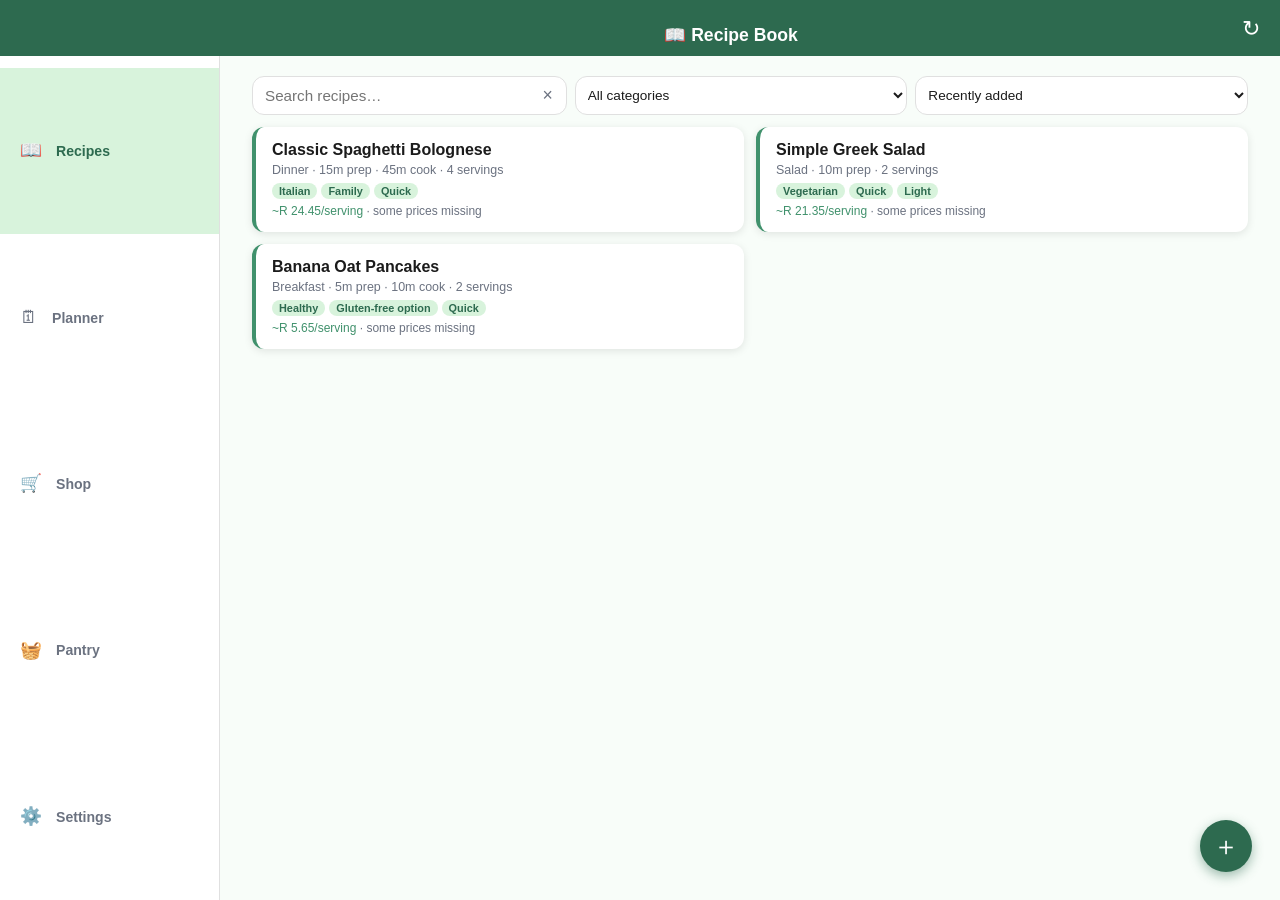
==== commit ef813cb9: "feat(recipes/planner/ux): estimated cost on cards, FAB menu fix, treat search, X button fix - recipe" ====
--- a/index.html
+++ b/index.html
@@ -171,9 +171,11 @@
         </div>
       </div>
       <div class="search-bar">
-        <input id="pb-search" type="search" placeholder="Search ingredients…"
-          oninput="PriceBook.filter()" />
-        <button class="search-clear" onclick="document.getElementById('pb-search').value='';PriceBook.filter()" title="Clear">×</button>
+        <div style="position:relative;flex:1 1 100%;min-width:0">
+          <input id="pb-search" type="search" placeholder="Search ingredients…"
+            oninput="PriceBook.filter()" style="width:100%" />
+          <button class="search-clear" onclick="document.getElementById('pb-search').value='';PriceBook.filter()" title="Clear">×</button>
+        </div>
         <select id="pb-sort" onchange="PriceBook.sort()">
           <option value="az">A → Z</option>
           <option value="za">Z → A</option>
@@ -193,8 +195,10 @@
         </div>
       </div>
       <div class="search-bar">
-        <input id="pantry-search" type="search" placeholder="Search pantry…" oninput="Pantry.filter()" />
-        <button class="search-clear" onclick="document.getElementById('pantry-search').value='';Pantry.filter()" title="Clear">×</button>
+        <div style="position:relative;flex:1 1 100%;min-width:0">
+          <input id="pantry-search" type="search" placeholder="Search pantry…" oninput="Pantry.filter()" style="width:100%" />
+          <button class="search-clear" onclick="document.getElementById('pantry-search').value='';Pantry.filter()" title="Clear">×</button>
+        </div>
         <select id="pantry-sort" onchange="Pantry.sort()">
           <option value="az">A → Z</option>
           <option value="za">Z → A</option>
--- a/css/style.css
+++ b/css/style.css
@@ -276,6 +276,11 @@
 
 /* ── RECIPE DETAIL KCAL ── */
 .detail-kcal { font-size: 0.85rem; color: var(--text-muted); }
+
+/* ── Recipe cost estimate ── */
+.recipe-card-cost { font-size: 0.75rem; color: var(--md-green); margin-top: 5px; font-weight: 500; }
+.recipe-cost-gap { color: var(--text-muted); font-weight: 400; }
+.detail-cost { font-size: 0.85rem; color: var(--md-green); font-weight: 500; }
 
 /* ── MINI BUTTONS (recipe form) ── */
 .btn-mini {
@@ -1049,7 +1054,7 @@
 /* ── FAB menu (Sub-project G) ───────── */
 .fab-menu {
   position: fixed;
-  bottom: calc(var(--nav-h) + 68px);
+  bottom: calc(var(--nav-h) + env(safe-area-inset-bottom) + 76px);
   right: 16px;
   background: var(--surface);
   border: 1px solid var(--border);
@@ -1061,7 +1066,7 @@
 }
 .fab-menu-left {
   position: fixed;
-  bottom: calc(var(--nav-h) + 68px);
+  bottom: calc(var(--nav-h) + env(safe-area-inset-bottom) + 76px);
   left: 16px;
   right: auto;
   background: var(--surface);
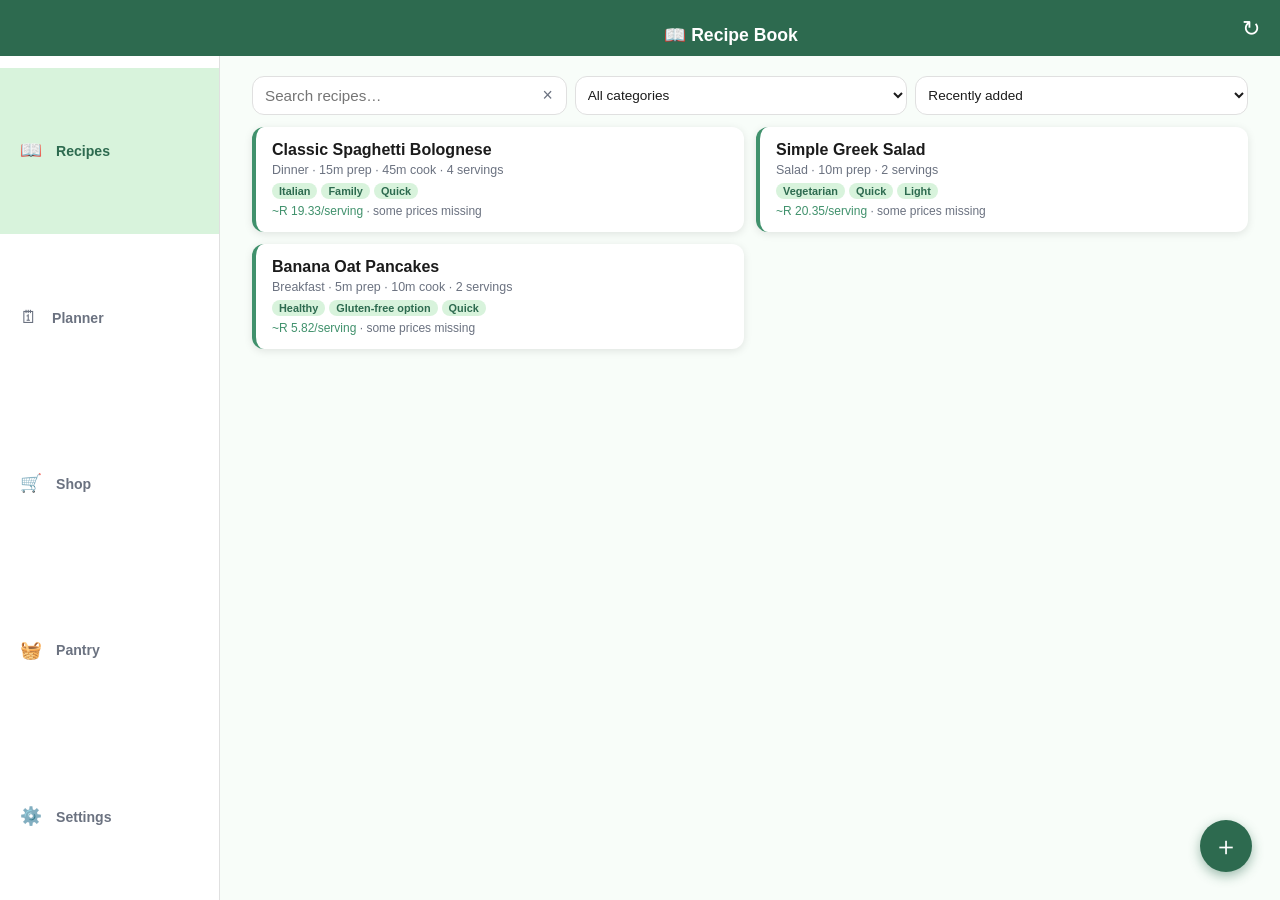
==== commit d3963e9f: "feat: batch 5 — item unit fix, per-ingredient cost, treats search, shop check all Fix unit item appe" ====
--- a/index.html
+++ b/index.html
@@ -77,6 +77,17 @@
       <div class="planner-filter-bar">
         <input id="planner-recipe-filter" type="search" placeholder="Filter recipes…"
           oninput="Planner.filterRecipes()" />
+        <select id="treat-cat-filter" class="hidden" onchange="Planner.filterRecipes()">
+          <option value="">All categories</option>
+          <option>Breakfast</option>
+          <option>Lunch</option>
+          <option>Dinner</option>
+          <option>Snack</option>
+          <option>Dessert</option>
+          <option>Salad</option>
+          <option>Soup</option>
+          <option>Side</option>
+        </select>
         <div id="treat-search-results" class="treat-search-results hidden"></div>
       </div>
       <div id="planner-grid"></div>
@@ -93,6 +104,8 @@
       <div id="shop-action-menu" class="fab-menu-left hidden">
         <button class="fab-menu-item" onclick="Shopping.closeActionMenu(); Shopping.openConfirmShop()">✔ Confirm shop</button>
         <button class="fab-menu-item" onclick="Shopping.confirmClearChecked()">🗑 Clear checked</button>
+        <button class="fab-menu-item" onclick="Shopping.checkAll()">☑ Check all</button>
+        <button class="fab-menu-item" onclick="Shopping.uncheckAll()">☐ Uncheck all</button>
       </div>
       <button class="fab fab-left" onclick="Shopping.toggleActionMenu()" title="Actions">☰</button>
       <!-- Bottom-right FAB -->
--- a/css/style.css
+++ b/css/style.css
@@ -158,6 +158,7 @@
 .ingredient-list li:nth-child(even) { background: var(--lt-green); }
 .ing-qty { font-weight: 700; min-width: 60px; color: var(--dk-green); }
 .ing-unit { color: var(--text-muted); min-width: 40px; font-size: .85rem; }
+.ing-cost { margin-left: auto; font-size: .8rem; color: var(--md-green); white-space: nowrap; }
 .step-list { list-style: none; }
 .step-list li {
   padding: 12px; font-size: 1rem; line-height: 1.55;
@@ -1023,6 +1024,23 @@
 /* Ingredient row layout */
 .ing-row { display: flex; align-items: center; gap: 6px; margin-bottom: 6px; }
 
+/* Ingredient name autocomplete */
+.ing-name-wrap { position: relative; flex: 1; min-width: 0; }
+.ing-name-wrap .ing-name-input { width: 100%; }
+.ing-name-dropdown {
+  position: absolute; top: 100%; left: 0; right: 0; z-index: 300;
+  background: var(--surface); border: 1px solid var(--border);
+  border-radius: 0 0 8px 8px;
+  box-shadow: 0 6px 18px rgba(0,0,0,.15);
+  max-height: 220px; overflow-y: auto;
+}
+.ing-name-suggestion {
+  padding: 10px 12px; font-size: 0.9rem; cursor: pointer;
+  text-transform: capitalize; border-bottom: 1px solid var(--border);
+}
+.ing-name-suggestion:last-child { border-bottom: none; }
+.ing-name-suggestion:hover, .ing-name-suggestion:active { background: var(--lt-green); }
+
 /* Step row: align-items flex-start so buttons stay at top of textarea */
 .step-row { display: flex; align-items: flex-start; gap: 6px; margin-bottom: 6px; }
 
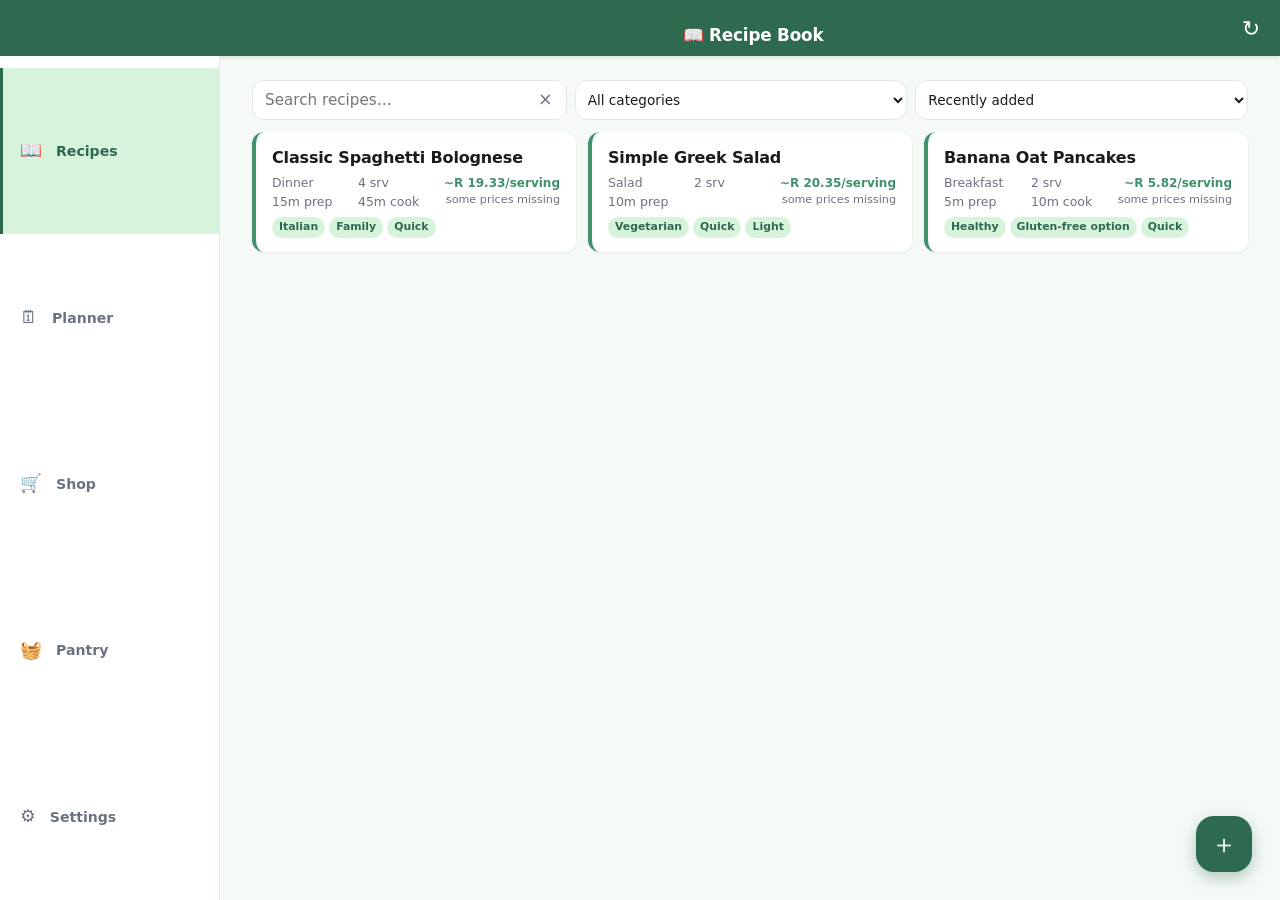
==== commit 085b768a: "style: modern UI polish pass — typography, tokens, symmetry, mobile ergonomics - Design tokens: radi" ====
--- a/index.html
+++ b/index.html
@@ -170,7 +170,7 @@
         <button class="btn-danger" onclick="Data.clearAll()">🗑 Clear all data</button>
       </div>
       <div class="settings-group">
-        <p class="hint version">Recipe Book PWA v1.0</p>
+        <p class="hint version">Recipe Book PWA v1.1</p>
       </div>
     </section>
 
--- a/css/style.css
+++ b/css/style.css
@@ -7,17 +7,23 @@
   --md-green:   #40916c;
   --lt-green:   #d8f3dc;
   --accent:     #52b788;
-  --bg:         #f8fdf9;
+  --bg:         #f6faf7;
   --surface:    #ffffff;
-  --border:     #e0e0e0;
+  --surface-alt:#f0faf4;
+  --border:     #e2e8e3;
   --text:       #1b1b1b;
   --text-muted: #6b7280;
   --danger:     #dc2626;
+  --danger-bg:  #fee2e2;
   --warn-bg:    #fff8e1;
   --nav-h:      64px;
   --top-h:      56px;
+  --radius-sm:  8px;
   --radius:     12px;
-  --shadow:     0 2px 8px rgba(0,0,0,.10);
+  --radius-lg:  20px;
+  --shadow-sm:  0 1px 3px rgba(27,60,44,.07);
+  --shadow:     0 2px 10px rgba(27,60,44,.08);
+  --shadow-lg:  0 8px 28px rgba(27,60,44,.16);
 }
 
 *, *::before, *::after { box-sizing: border-box; margin: 0; padding: 0; }
@@ -28,11 +34,23 @@
 }
 body {
   height: 100%;
-  font-family: -apple-system, BlinkMacSystemFont, 'Segoe UI', Roboto, sans-serif;
+  font-family: system-ui, -apple-system, BlinkMacSystemFont, 'Segoe UI', Roboto, 'Helvetica Neue', Arial, sans-serif;
   background: var(--bg);
   color: var(--text);
   overflow: hidden;
-}
+  line-height: 1.5;
+  -webkit-font-smoothing: antialiased;
+  -moz-osx-font-smoothing: grayscale;
+  -webkit-tap-highlight-color: transparent;
+  font-variant-numeric: tabular-nums;
+}
+button, input, select, textarea { font-family: inherit; }
+button { -webkit-user-select: none; user-select: none; }
+button:focus-visible { outline: 2px solid var(--accent); outline-offset: 2px; }
+/* Hide number-input spinners — cleaner, and they eat space in narrow qty fields */
+input[type="number"] { -moz-appearance: textfield; appearance: textfield; }
+input[type="number"]::-webkit-outer-spin-button,
+input[type="number"]::-webkit-inner-spin-button { -webkit-appearance: none; margin: 0; }
 
 /* ── TOP BAR ── */
 #topbar {
@@ -40,18 +58,25 @@
   height: calc(var(--top-h) + env(safe-area-inset-top));
   background: var(--dk-green);
   color: #fff;
-  display: flex; align-items: flex-end; padding: 0 12px 10px;
+  display: flex; align-items: flex-end; padding: 0 10px 8px;
   z-index: 100;
-  gap: 8px;
+  gap: 6px;
   padding-top: env(safe-area-inset-top);
-}
+  box-shadow: 0 1px 4px rgba(0,0,0,.15);
+}
+/* Reserve the back button's width when it's hidden so the title stays centred */
+#topbar:has(#btn-back.hidden)::before { content: ''; width: 38px; flex-shrink: 0; }
 #topbar-title {
-  flex: 1; font-size: 1.1rem; font-weight: 700; text-align: center;
+  flex: 1; font-size: 1.05rem; font-weight: 700; text-align: center;
+  letter-spacing: -0.01em;
+  white-space: nowrap; overflow: hidden; text-overflow: ellipsis;
 }
 .icon-btn {
   background: none; border: none; color: #fff;
-  font-size: 1.4rem; padding: 6px 8px; cursor: pointer;
-  border-radius: 8px; line-height: 1;
+  font-size: 1.35rem; width: 38px; height: 38px; cursor: pointer;
+  border-radius: 10px; line-height: 1; flex-shrink: 0;
+  display: flex; align-items: center; justify-content: center;
+  transition: background .15s;
 }
 .icon-btn:active { background: rgba(255,255,255,.2); }
 
@@ -64,6 +89,7 @@
   overflow-y: auto;
   overflow-x: hidden;
   -webkit-overflow-scrolling: touch;
+  overscroll-behavior: contain;
 }
 
 /* ── VIEWS ── */
@@ -86,12 +112,17 @@
 .nav-btn {
   flex: 1; background: none; border: none;
   display: flex; flex-direction: column; align-items: center; justify-content: center;
-  gap: 2px; cursor: pointer; color: var(--text-muted);
-  padding: 6px 0; transition: color .15s;
+  gap: 3px; cursor: pointer; color: var(--text-muted);
+  padding: 7px 0 5px; transition: color .15s;
 }
 .nav-btn.active { color: var(--dk-green); }
-.nav-icon { font-size: 1.3rem; line-height: 1; }
-.nav-label { font-size: 0.65rem; font-weight: 600; letter-spacing: .02em; }
+.nav-icon {
+  font-size: 1.25rem; line-height: 1;
+  padding: 3px 14px; border-radius: 999px;
+  transition: background .18s;
+}
+.nav-btn.active .nav-icon { background: var(--lt-green); }
+.nav-label { font-size: 0.66rem; font-weight: 600; letter-spacing: .02em; }
 
 /* ── SEARCH BAR ── */
 .search-bar {
@@ -103,29 +134,47 @@
   border-radius: var(--radius); font-size: .95rem; background: var(--surface);
   outline: none;
 }
-.search-bar input:focus { border-color: var(--md-green); }
+.search-bar input:focus { border-color: var(--md-green); box-shadow: 0 0 0 3px rgba(82,183,136,.15); }
 .search-bar select {
   flex: 1; min-width: 80px; padding: 10px 8px; border: 1.5px solid var(--border);
   border-radius: var(--radius); font-size: .85rem; background: var(--surface);
   color: var(--text); outline: none;
 }
+.search-bar select:focus { border-color: var(--md-green); }
 
 /* ── CARDS ── */
 .card-list { display: flex; flex-direction: column; gap: 10px; }
 .recipe-card {
   background: var(--surface); border-radius: var(--radius);
-  box-shadow: var(--shadow); padding: 14px 16px;
-  cursor: pointer; transition: transform .1s, box-shadow .1s;
+  box-shadow: var(--shadow-sm); padding: 14px 16px;
+  cursor: pointer; transition: transform .12s, box-shadow .12s;
   border-left: 4px solid var(--md-green);
 }
 .recipe-card:active { transform: scale(.98); box-shadow: none; }
-.recipe-card h3 { font-size: 1rem; font-weight: 700; margin-bottom: 4px; }
+.recipe-card h3 { font-size: 1rem; font-weight: 700; margin-bottom: 4px; letter-spacing: -0.01em; }
 .recipe-card .meta {
   font-size: .78rem; color: var(--text-muted);
   display: flex; gap: 10px; flex-wrap: wrap;
+  flex: 1; min-width: 0;
+}
+.recipe-card-meta-row {
+  display: flex;
+  justify-content: space-between;
+  align-items: flex-start;
+  gap: 8px;
+  margin-bottom: 6px;
+}
+.recipe-card-meta-grid {
+  display: grid;
+  grid-template-columns: 1fr 1fr;
+  gap: 0 8px;
+  font-size: 0.78rem;
+  color: var(--text-muted);
+  flex: 1;
+  min-width: 0;
 }
 .recipe-card .tags {
-  margin-top: 6px; display: flex; gap: 4px; flex-wrap: wrap;
+  margin-top: 4px; display: flex; gap: 4px; flex-wrap: wrap;
 }
 .tag {
   background: var(--lt-green); color: var(--dk-green);
@@ -136,36 +185,46 @@
 /* ── RECIPE DETAIL ── */
 #detail-content { padding-bottom: 20px; }
 .detail-name {
-  font-size: 1.5rem; font-weight: 800; color: var(--dk-green);
-  margin-bottom: 6px; line-height: 1.2;
+  font-size: 1.55rem; font-weight: 800; color: var(--dk-green);
+  margin-bottom: 6px; line-height: 1.2; letter-spacing: -0.02em;
 }
 .detail-meta {
   font-size: .82rem; color: var(--text-muted);
-  display: flex; gap: 12px; flex-wrap: wrap; margin-bottom: 10px;
+  display: flex; gap: 12px; flex-wrap: wrap; align-items: center; margin-bottom: 10px;
 }
 .detail-tags { display: flex; gap: 4px; flex-wrap: wrap; margin-bottom: 16px; }
 .section-label {
   background: var(--dk-green); color: #fff;
   font-size: .8rem; font-weight: 700; letter-spacing: .05em;
-  padding: 6px 12px; border-radius: 8px 8px 0 0; margin-top: 16px;
-}
-.ingredient-list { list-style: none; }
+  padding: 7px 14px; border-radius: var(--radius) var(--radius) 0 0; margin-top: 16px;
+}
+.ingredient-list {
+  list-style: none; background: var(--surface);
+  border-radius: 0 0 var(--radius) var(--radius);
+  box-shadow: var(--shadow-sm); overflow: hidden;
+}
 .ingredient-list li {
-  padding: 9px 12px; font-size: .95rem;
+  padding: 9px 14px; font-size: .95rem;
   border-bottom: 1px solid var(--border);
   display: flex; gap: 10px; align-items: baseline;
 }
-.ingredient-list li:nth-child(even) { background: var(--lt-green); }
+.ingredient-list li:last-child { border-bottom: none; }
+.ingredient-list li:nth-child(even) { background: var(--surface-alt); }
 .ing-qty { font-weight: 700; min-width: 60px; color: var(--dk-green); }
 .ing-unit { color: var(--text-muted); min-width: 40px; font-size: .85rem; }
 .ing-cost { margin-left: auto; font-size: .8rem; color: var(--md-green); white-space: nowrap; }
-.step-list { list-style: none; }
+.step-list {
+  list-style: none; background: var(--surface);
+  border-radius: 0 0 var(--radius) var(--radius);
+  box-shadow: var(--shadow-sm); overflow: hidden;
+}
 .step-list li {
-  padding: 12px; font-size: 1rem; line-height: 1.55;
+  padding: 12px 14px; font-size: 1rem; line-height: 1.55;
   border-bottom: 1px solid var(--border);
   display: flex; gap: 12px;
 }
-.step-list li:nth-child(even) { background: #f0faf3; }
+.step-list li:last-child { border-bottom: none; }
+.step-list li:nth-child(even) { background: var(--surface-alt); }
 .step-num {
   font-size: 1.1rem; font-weight: 800; color: var(--md-green);
   min-width: 28px; flex-shrink: 0;
@@ -175,6 +234,10 @@
 .detail-actions {
   display: flex; gap: 8px; flex-wrap: wrap; margin: 16px 0;
 }
+.detail-actions button, .detail-actions a {
+  flex: 1 1 calc(50% - 4px); text-align: center; min-width: 0; box-sizing: border-box;
+}
+.detail-action-full { flex-basis: 100% !important; }
 .servings-stepper { display: inline-flex; align-items: center; gap: 4px; }
 .stepper-btn {
   background: var(--lt-green); border: 1px solid var(--border);
@@ -188,38 +251,41 @@
 /* ── FAB ── */
 .fab {
   position: fixed; bottom: calc(var(--nav-h) + env(safe-area-inset-bottom) + 16px); right: 16px;
-  width: 52px; height: 52px; border-radius: 50%;
+  width: 56px; height: 56px; border-radius: 18px;
   background: var(--dk-green); color: #fff;
   font-size: 1.6rem; border: none; cursor: pointer;
-  box-shadow: 0 4px 12px rgba(45,106,79,.45);
+  box-shadow: 0 6px 16px rgba(45,106,79,.35);
   display: flex; align-items: center; justify-content: center;
   z-index: 50;
-}
-.fab:active { transform: scale(.94); }
+  transition: transform .12s, box-shadow .12s;
+}
+.fab:active { transform: scale(.94); box-shadow: 0 3px 8px rgba(45,106,79,.3); }
 .fab-left { right: auto; left: 16px; font-size: 1.2rem; }
 
 /* ── BUTTONS ── */
 .btn-primary, .btn-secondary, .btn-danger, .btn-small {
-  padding: 10px 18px; border: none; border-radius: var(--radius);
+  padding: 11px 18px; border: none; border-radius: var(--radius);
   font-size: .9rem; font-weight: 600; cursor: pointer;
+  transition: background .15s, opacity .15s, transform .1s;
 }
 .btn-primary  { background: var(--dk-green); color: #fff; }
 .btn-secondary{ background: var(--lt-green);  color: var(--dk-green); }
-.btn-danger   { background: #fee2e2; color: var(--danger); }
+.btn-danger   { background: var(--danger-bg); color: var(--danger); }
 .btn-small    { padding: 6px 12px; font-size: .8rem;
                 background: var(--lt-green); color: var(--dk-green); }
-.btn-primary:active  { background: var(--md-green); }
-.btn-secondary:active{ opacity: .8; }
+.btn-primary:active  { background: var(--md-green); transform: scale(.97); }
+.btn-secondary:active{ opacity: .8; transform: scale(.97); }
+.btn-danger:active   { opacity: .8; transform: scale(.97); }
 
 /* ── WEEK TABS ── */
 .week-tabs {
-  display: flex; gap: 6px; margin-bottom: 14px; overflow-x: auto;
-  padding-bottom: 2px;
+  display: flex; gap: 6px; margin-bottom: 14px;
 }
 .week-tab {
-  flex-shrink: 0; padding: 7px 16px; border: 2px solid var(--border);
-  border-radius: 20px; background: var(--surface);
+  flex: 1; min-width: 0; padding: 8px 0; border: 1.5px solid var(--border);
+  border-radius: 999px; background: var(--surface); text-align: center;
   font-size: .85rem; font-weight: 600; cursor: pointer; color: var(--text-muted);
+  transition: background .15s, color .15s, border-color .15s;
 }
 .week-tab.active {
   background: var(--dk-green); color: #fff; border-color: var(--dk-green);
@@ -233,15 +299,18 @@
   border-bottom: 2px solid var(--border);
 }
 .inner-tab {
-  padding: 7px 16px;
+  flex: 1;
+  padding: 8px 0;
   border: none;
   background: none;
   color: var(--text-muted);
   font-size: 0.85rem;
+  text-align: center;
   cursor: pointer;
   border-bottom: 2px solid transparent;
   margin-bottom: -2px;
   font-weight: 500;
+  transition: color .15s, border-color .15s;
 }
 .inner-tab.active {
   color: var(--dk-green);
@@ -279,18 +348,20 @@
 .detail-kcal { font-size: 0.85rem; color: var(--text-muted); }
 
 /* ── Recipe cost estimate ── */
-.recipe-card-cost { font-size: 0.75rem; color: var(--md-green); margin-top: 5px; font-weight: 500; }
-.recipe-cost-gap { color: var(--text-muted); font-weight: 400; }
-.detail-cost { font-size: 0.85rem; color: var(--md-green); font-weight: 500; }
+.recipe-card-cost { font-size: 0.75rem; color: var(--md-green); font-weight: 600; white-space: nowrap; flex-shrink: 0; text-align: right; align-self: flex-start; }
+.recipe-cost-gap { display: block; color: var(--text-muted); font-weight: 400; font-size: 0.7rem; }
+.detail-cost { font-size: 0.85rem; color: var(--md-green); font-weight: 500; margin-left: auto; }
 
 /* ── MINI BUTTONS (recipe form) ── */
 .btn-mini {
-  padding: 3px 10px; font-size: 0.78rem;
+  padding: 4px 10px; font-size: 0.78rem;
   border: 1px solid var(--border); background: var(--surface);
-  border-radius: 4px; cursor: pointer; color: var(--text);
+  border-radius: 6px; cursor: pointer; color: var(--text);
   white-space: nowrap;
+  transition: border-color .15s, color .15s, background .15s;
 }
 .btn-mini-primary { background: var(--dk-green); color: #fff; border-color: var(--dk-green); }
+.btn-mini-primary:hover { background: var(--md-green); color: #fff; }
 
 /* ── CALORIE ROW (recipe form) ── */
 .kcal-display, .kcal-edit-row {
@@ -334,11 +405,11 @@
 /* ── PLANNER GRID ── */
 .planner-day {
   background: var(--surface); border-radius: var(--radius);
-  box-shadow: var(--shadow); margin-bottom: 10px; overflow: hidden;
+  box-shadow: var(--shadow-sm); margin-bottom: 10px; overflow: hidden;
 }
 .planner-day-header {
   background: var(--md-green); color: #fff;
-  padding: 8px 14px; font-size: .9rem; font-weight: 700;
+  padding: 8px 14px; font-size: .9rem; font-weight: 700; letter-spacing: .01em;
 }
 .meal-slot {
   display: flex; align-items: center; padding: 10px 14px;
@@ -365,7 +436,7 @@
   border-radius: 6px; color: var(--text-muted); font-size: 0.7rem;
   padding: 4px 6px; cursor: pointer; line-height: 1;
 }
-.meal-entry-remove:hover { background: #fee2e2; color: var(--danger); border-color: var(--danger); }
+.meal-entry-remove:hover { background: var(--danger-bg); color: var(--danger); border-color: var(--danger); }
 .meal-slot-footer { display: flex; justify-content: space-between; align-items: center; min-height: 14px; margin-top: 1px; }
 .slot-kcal { font-size: 0.72rem; color: var(--text-muted); }
 .meal-add-btn {
@@ -374,13 +445,23 @@
   flex-shrink: 0;
 }
 .meal-add-btn:hover { color: var(--dk-green); text-decoration: underline; }
-.planner-filter-bar { margin: 8px 0 10px; position: relative; }
+.planner-filter-bar {
+  display: flex; gap: 8px;
+  margin: 8px 0 10px; position: relative;
+}
 .planner-filter-bar input {
-  width: 100%; padding: 8px 12px;
+  flex: 1; padding: 8px 12px;
   border: 1.5px solid var(--border); border-radius: var(--radius);
-  font-size: .9rem; background: var(--surface);
-}
-.planner-filter-bar input:focus { border-color: var(--md-green); outline: none; }
+  font-size: .9rem; background: var(--surface); outline: none;
+}
+.planner-filter-bar input:focus { border-color: var(--md-green); }
+.planner-filter-bar select {
+  padding: 8px 10px;
+  border: 1.5px solid var(--border); border-radius: var(--radius);
+  font-size: .85rem; background: var(--surface); color: var(--text);
+  outline: none; min-width: 130px;
+}
+.planner-filter-bar select:focus { border-color: var(--md-green); }
 
 /* Treat search results dropdown */
 .treat-search-results {
@@ -412,17 +493,17 @@
   padding: 4px 0; border-bottom: 2px solid var(--border); margin-bottom: 6px;
 }
 .shop-item {
-  display: flex; align-items: center; gap: 10px;
-  padding: 9px 12px; background: var(--surface);
-  border-radius: 8px; margin-bottom: 6px;
-  box-shadow: 0 1px 3px rgba(0,0,0,.06);
-}
-.shop-item input[type="checkbox"] { width: 18px; height: 18px; accent-color: var(--dk-green); flex-shrink: 0; }
+  display: flex; align-items: flex-start; gap: 10px;
+  padding: 10px 12px; background: var(--surface);
+  border-radius: var(--radius-sm); margin-bottom: 6px;
+  box-shadow: var(--shadow-sm);
+}
+.shop-item input[type="checkbox"] { width: 19px; height: 19px; accent-color: var(--dk-green); flex-shrink: 0; margin-top: 2px; }
 .shop-item.checked .shop-item-name { text-decoration: line-through; color: var(--text-muted); }
 .shop-item.checked .shop-item-sources { opacity: 0.5; }
 .shop-item-main { flex: 1; min-width: 0; }
-.shop-item-top { display: flex; align-items: center; gap: 8px; }
-.shop-item-name { font-size: .95rem; }
+.shop-item-top { display: flex; align-items: center; justify-content: space-between; gap: 8px; }
+.shop-item-name { font-size: .95rem; flex: 1; min-width: 0; }
 .shop-src-toggle { font-size: 0.72rem; color: var(--md-green); background: none; border: none; cursor: pointer; padding: 0; white-space: nowrap; flex-shrink: 0; }
 .shop-item-sources { margin-top: 6px; }
 .shop-item-sources.hidden { display: none; }
@@ -434,7 +515,7 @@
 /* ── SETTINGS ── */
 .settings-group {
   background: var(--surface); border-radius: var(--radius);
-  padding: 16px; margin-bottom: 12px; box-shadow: var(--shadow);
+  padding: 16px; margin-bottom: 12px; box-shadow: var(--shadow-sm);
   display: flex; flex-direction: column; gap: 10px;
 }
 .settings-group h3 { font-size: 1rem; font-weight: 700; color: var(--dk-green); }
@@ -449,7 +530,7 @@
 .status-badge {
   display: inline-block; padding: 4px 10px; border-radius: 20px;
   font-size: .75rem; font-weight: 600;
-  background: #fee2e2; color: var(--danger);
+  background: var(--danger-bg); color: var(--danger);
 }
 .status-badge.connected {
   background: var(--lt-green); color: var(--dk-green);
@@ -457,15 +538,21 @@
 
 /* ── MODAL ── */
 #modal-overlay {
-  position: fixed; inset: 0; background: rgba(0,0,0,.45);
+  position: fixed; inset: 0; background: rgba(15,35,25,.45);
+  backdrop-filter: blur(2px); -webkit-backdrop-filter: blur(2px);
   z-index: 200; display: flex; align-items: flex-end;
   padding-bottom: env(safe-area-inset-bottom);
 }
 #modal-overlay.hidden { display: none; }
 #modal-box {
   background: var(--surface); width: 100%; max-height: 90vh;
-  border-radius: 20px 20px 0 0; overflow-y: auto;
-  padding: 20px 16px 32px;
+  border-radius: var(--radius-lg) var(--radius-lg) 0 0; overflow-y: auto;
+  padding: 14px 16px 32px;
+}
+/* Bottom-sheet grab handle */
+#modal-box::before {
+  content: ''; display: block; width: 40px; height: 4px;
+  border-radius: 2px; background: var(--border); margin: 0 auto 14px;
 }
 
 /* Modal form */
@@ -479,11 +566,12 @@
 }
 .form-group input:focus, .form-group select:focus, .form-group textarea:focus {
   border-color: var(--md-green);
+  box-shadow: 0 0 0 3px rgba(82,183,136,.15);
 }
 .form-group textarea { resize: vertical; min-height: 80px; line-height: 1.5; }
 .form-row { display: flex; gap: 8px; }
 .form-row .form-group { flex: 1; min-width: 0; }
-.modal-actions { display: flex; gap: 8px; margin-top: 16px; }
+.modal-actions { display: flex; gap: 8px; margin-top: 16px; position: sticky; bottom: 0; background: var(--surface); z-index: 1; padding-top: 8px; }
 .modal-actions button { flex: 1; padding: 12px; }
 
 /* ── TIMER ── */
@@ -505,8 +593,7 @@
   width: 70px; padding: 8px; text-align: center;
   border: 1.5px solid var(--border); border-radius: 8px; font-size: 1rem;
 }
-.timer-btns { display: flex; gap: 8px; flex-wrap: wrap; margin-top: 16px; }
-.timer-btns button { flex: 1; min-width: 60px; }
+.timer-btns { display: grid; grid-template-columns: 1fr 1fr; gap: 8px; margin-top: 16px; }
 
 /* ── NOTICE ── */
 .notice {
@@ -519,25 +606,29 @@
 /* ── IMPORT RESULT CARDS ── */
 .import-card {
   background: var(--surface); border-radius: var(--radius);
-  box-shadow: var(--shadow); overflow: hidden; display: flex;
+  box-shadow: var(--shadow-sm); overflow: hidden; display: flex;
   gap: 0; margin-bottom: 10px;
 }
 .import-card img {
-  width: 90px; height: 90px; object-fit: cover; flex-shrink: 0;
+  width: 90px; object-fit: cover; flex-shrink: 0; align-self: stretch;
 }
 .import-card-body { padding: 10px 12px; flex: 1; min-width: 0; }
-.import-card-body h4 { font-size: .9rem; font-weight: 700; margin-bottom: 4px;
+.import-card-body h4 { font-size: .9rem; font-weight: 700; margin-bottom: 3px;
   white-space: nowrap; overflow: hidden; text-overflow: ellipsis; }
-.import-card-body .meta { font-size: .75rem; color: var(--text-muted); margin-bottom: 6px; }
+.import-card-body .meta { font-size: .75rem; color: var(--text-muted); margin-bottom: 4px; }
+.import-summary { font-size: 0.74rem; color: var(--text-muted); line-height: 1.4; margin-bottom: 5px; }
+.import-tags { display: flex; flex-wrap: wrap; gap: 4px; margin-bottom: 6px; }
+.import-tag { background: var(--lt-green); color: var(--dk-green); border-radius: 12px; padding: 2px 7px; font-size: .68rem; font-weight: 600; }
 .import-card-body button { font-size: .78rem; padding: 5px 12px; }
 
 /* ── UTILITIES ── */
 .hidden { display: none !important; }
 .empty-state {
-  text-align: center; padding: 40px 20px;
+  text-align: center; padding: 48px 20px;
   color: var(--text-muted); font-size: .95rem;
-}
-.empty-state .emoji { font-size: 2.5rem; display: block; margin-bottom: 8px; }
+  line-height: 1.6; max-width: 300px; margin: 0 auto;
+}
+.empty-state .emoji { font-size: 2.6rem; display: block; margin-bottom: 10px; }
 .divider { height: 1px; background: var(--border); margin: 16px 0; }
 
 /* ── RESPONSIVE: tablet — centre a phone-width panel ── */
@@ -584,9 +675,11 @@
     width: 100%;
     font-size: 0.9rem;
   }
-  .nav-icon  { font-size: 1.1rem; }
+  .nav-icon  { font-size: 1.1rem; padding: 0; border-radius: 0; }
+  .nav-btn.active .nav-icon { background: none; }
   .nav-label { font-size: 0.88rem; letter-spacing: 0; font-weight: 600; }
-  .nav-btn.active { background: var(--lt-green); color: var(--dk-green); }
+  .nav-btn.active { background: var(--lt-green); color: var(--dk-green); box-shadow: inset 3px 0 0 var(--dk-green); }
+  .nav-btn:hover:not(.active) { background: var(--surface-alt); color: var(--dk-green); }
 
   /* Main content sits to the right of the sidebar */
   #main {
@@ -598,8 +691,8 @@
     max-width: none;
   }
 
-  /* Wider content with comfortable padding */
-  .view { padding: 20px 32px 32px; }
+  /* Wider content with comfortable padding, capped for readability */
+  .view { padding: 24px 32px 40px; max-width: 1100px; margin: 0 auto; }
 
   /* FAB clear of sidebar */
   .fab {
@@ -615,15 +708,32 @@
   #modal-box {
     width: 560px;
     max-height: 85vh;
-    border-radius: 20px;
+    border-radius: var(--radius-lg);
+    padding-top: 20px;
   }
-
-  /* Recipe list as a two-column grid */
+  #modal-box::before { display: none; }
+
+  /* Recipe list as an adaptive grid */
   .card-list {
     display: grid;
-    grid-template-columns: repeat(2, 1fr);
+    grid-template-columns: repeat(auto-fill, minmax(320px, 1fr));
     gap: 12px;
   }
+
+  /* Hover lift on cards */
+  .recipe-card:hover { transform: translateY(-2px); box-shadow: var(--shadow-lg); }
+  .btn-primary:hover { background: var(--md-green); }
+  .btn-secondary:hover, .btn-small:hover { opacity: .85; }
+  .btn-danger:hover { opacity: .85; }
+  .week-tab:hover:not(.active) { border-color: var(--md-green); color: var(--dk-green); }
+  .inner-tab:hover:not(.active) { color: var(--dk-green); }
+
+  /* Thin, subtle scrollbar */
+  #main::-webkit-scrollbar { width: 10px; }
+  #main::-webkit-scrollbar-thumb { background: #c9d6cd; border-radius: 5px; border: 2px solid var(--bg); }
+  #main::-webkit-scrollbar-track { background: transparent; }
+  #modal-box::-webkit-scrollbar { width: 8px; }
+  #modal-box::-webkit-scrollbar-thumb { background: #c9d6cd; border-radius: 4px; }
 
 }
 
@@ -686,20 +796,20 @@
   width: 64px;
   padding: 3px 6px;
   font-size: 0.8rem;
-  border: 1px solid #ccc;
+  border: 1px solid var(--border);
   border-radius: 6px;
 }
 .shop-pf-unit {
   padding: 3px 4px;
   font-size: 0.78rem;
-  border: 1px solid #ccc;
+  border: 1px solid var(--border);
   border-radius: 6px;
 }
 .shop-pf-retailer {
   width: 80px;
   padding: 3px 6px;
   font-size: 0.78rem;
-  border: 1px solid #ccc;
+  border: 1px solid var(--border);
   border-radius: 6px;
 }
 
@@ -711,7 +821,7 @@
   padding: 14px 16px;
   margin-top: 8px;
   background: var(--lt-green);
-  border-radius: 10px;
+  border-radius: var(--radius);
   flex-wrap: wrap;
   gap: 4px;
 }
@@ -726,9 +836,9 @@
 /* ── Price Book view ─────────────────────────────────── */
 .pb-card {
   background: var(--surface);
-  border: 1px solid var(--border);
   border-radius: var(--radius);
   margin-bottom: 10px;
+  box-shadow: var(--shadow-sm);
   overflow: hidden;
 }
 .pb-card-header {
@@ -797,7 +907,7 @@
   margin-top: 8px;
   padding: 12px;
   background: none;
-  border: 2px dashed #ccc;
+  border: 2px dashed var(--border);
   border-radius: var(--radius);
   font-size: 0.9rem;
   color: var(--text-muted);
@@ -810,8 +920,8 @@
   color: var(--md-green);
 }
 .btn-danger-mini {
-  background: #fee2e2;
-  color: #dc2626;
+  background: var(--danger-bg);
+  color: var(--danger);
   border: none;
   border-radius: 6px;
   padding: 4px 8px;
@@ -832,17 +942,18 @@
 /* ── Pantry view ────────────────────────────────────── */
 .pantry-card {
   background: var(--surface);
-  border: 1px solid var(--border);
   border-radius: var(--radius);
-  margin-bottom: 10px;
+  margin-bottom: 8px;
+  box-shadow: var(--shadow-sm);
+  border-left: 3px solid var(--md-green);
   overflow: hidden;
 }
 .pantry-card-header {
   display: flex;
-  align-items: center;
+  align-items: flex-start;
   justify-content: space-between;
-  padding: 12px 14px;
-  background: var(--lt-green);
+  padding: 10px 12px;
+  background: var(--surface);
 }
 .pantry-card-left {
   display: flex;
@@ -854,18 +965,33 @@
 .pantry-card-main-row {
   display: flex;
   align-items: center;
+  justify-content: space-between;
   gap: 8px;
   flex-wrap: wrap;
+}
+.pantry-name-group {
+  display: flex;
+  align-items: center;
+  gap: 6px;
+  flex: 1;
+  min-width: 0;
 }
 .pantry-card-name {
   font-weight: 700;
   font-size: 0.9rem;
   text-transform: capitalize;
   color: var(--dk-green);
+  overflow: hidden;
+  text-overflow: ellipsis;
+  white-space: nowrap;
 }
 .pantry-card-qty {
-  font-size: 0.85rem;
-  color: var(--text-muted);
+  font-size: 0.95rem;
+  font-weight: 700;
+  color: var(--dk-green);
+  white-space: nowrap;
+  flex-shrink: 0;
+  margin-right: 12px;
 }
 .pantry-card-actions {
   display: flex;
@@ -950,16 +1076,23 @@
 .shop-use-pantry-btn { background: none; border: 1px dashed var(--md-green); border-radius: 4px; padding: 1px 8px; font-size: 0.75rem; color: var(--md-green); cursor: pointer; }
 .shop-use-pantry-btn:hover { background: var(--lt-green); }
 
-/* Inline actual qty row */
-.shop-inline-qty-row { display: flex; align-items: center; gap: 4px; margin-top: 4px; flex-wrap: wrap; }
-.shop-iq-label { font-size: 0.75rem; color: var(--text-muted); flex-shrink: 0; }
-.shop-iq-input { width: 64px; padding: 3px 5px; font-size: 0.8rem; border: 1px solid var(--border); border-radius: 6px; background: var(--surface); }
-.shop-iq-unit { padding: 3px 4px; font-size: 0.78rem; border: 1px solid var(--border); border-radius: 6px; background: var(--surface); color: var(--text); }
-
-/* Price row with actual input */
-.shop-price-row { display: flex; align-items: center; gap: 6px; flex-wrap: wrap; margin-top: 2px; }
-.shop-actual-wrap { display: flex; align-items: center; }
-.shop-actual-input { width: 80px; padding: 3px 6px; font-size: 0.78rem; border: 1px solid var(--border); border-radius: 6px; }
+/* Combined actual qty + actual price row */
+.shop-actual-row {
+  display: flex; align-items: center;
+  justify-content: space-between; gap: 8px;
+  margin-top: 5px;
+}
+.shop-iq-group { display: flex; align-items: center; gap: 4px; }
+.shop-actual-price-group { display: flex; align-items: center; gap: 4px; flex-shrink: 0; }
+.shop-iq-label { font-size: 0.78rem; color: var(--text-muted); flex-shrink: 0; font-weight: 600; }
+.shop-iq-input { width: 60px; padding: 4px 6px; font-size: 0.82rem; border: 1px solid var(--border); border-radius: 6px; background: var(--surface); }
+.shop-iq-unit { padding: 4px 5px; font-size: 0.8rem; border: 1px solid var(--border); border-radius: 6px; background: var(--surface); color: var(--text); }
+.shop-actual-input { width: 60px; padding: 4px 6px; font-size: 0.82rem; border: 1px solid var(--border); border-radius: 6px; }
+.shop-99-btn { background: var(--surface-alt, #f0faf4); border: 1px solid var(--border); border-radius: 6px; padding: 3px 6px; font-size: 0.75rem; font-weight: 600; cursor: pointer; color: var(--dk-green); white-space: nowrap; flex-shrink: 0; }
+.shop-99-btn:active { background: var(--lt-green); }
+
+/* Estimated price display row */
+.shop-price-row { margin-top: 3px; }
 
 /* Estimated price badge */
 .shop-est-badge { font-size: 0.7rem; background: #fef3c7; color: #92400e; border-radius: 4px; padding: 1px 5px; margin-right: 2px; }
@@ -987,8 +1120,7 @@
 /* Analytics shop retailer tag */
 .analytics-shop-retailer { font-size: 0.78rem; color: var(--text-muted); margin-left: 6px; }
 
-/* Analytics Edit button */
-.btn-mini { font-size: 0.72rem; padding: 2px 8px; border: 1px solid var(--border); border-radius: 5px; background: var(--surface); cursor: pointer; }
+/* Mini button hover (single .btn-mini definition lives in the recipe-form section) */
 .btn-mini:hover { border-color: var(--md-green); color: var(--md-green); }
 
 /* ── Cook confirmation modal (Sub-project C) ───────── */
@@ -1072,28 +1204,28 @@
 /* ── FAB menu (Sub-project G) ───────── */
 .fab-menu {
   position: fixed;
-  bottom: calc(var(--nav-h) + env(safe-area-inset-bottom) + 76px);
+  bottom: calc(var(--nav-h) + env(safe-area-inset-bottom) + 80px);
   right: 16px;
   background: var(--surface);
   border: 1px solid var(--border);
-  border-radius: 12px;
-  box-shadow: 0 4px 20px rgba(0,0,0,.18);
+  border-radius: var(--radius);
+  box-shadow: var(--shadow-lg);
   overflow: hidden;
   z-index: 200;
-  min-width: 180px;
+  min-width: 190px;
 }
 .fab-menu-left {
   position: fixed;
-  bottom: calc(var(--nav-h) + env(safe-area-inset-bottom) + 76px);
+  bottom: calc(var(--nav-h) + env(safe-area-inset-bottom) + 80px);
   left: 16px;
   right: auto;
   background: var(--surface);
   border: 1px solid var(--border);
-  border-radius: 12px;
-  box-shadow: 0 4px 20px rgba(0,0,0,.18);
+  border-radius: var(--radius);
+  box-shadow: var(--shadow-lg);
   overflow: hidden;
   z-index: 200;
-  min-width: 180px;
+  min-width: 190px;
 }
 .fab-menu-item {
   display: block;
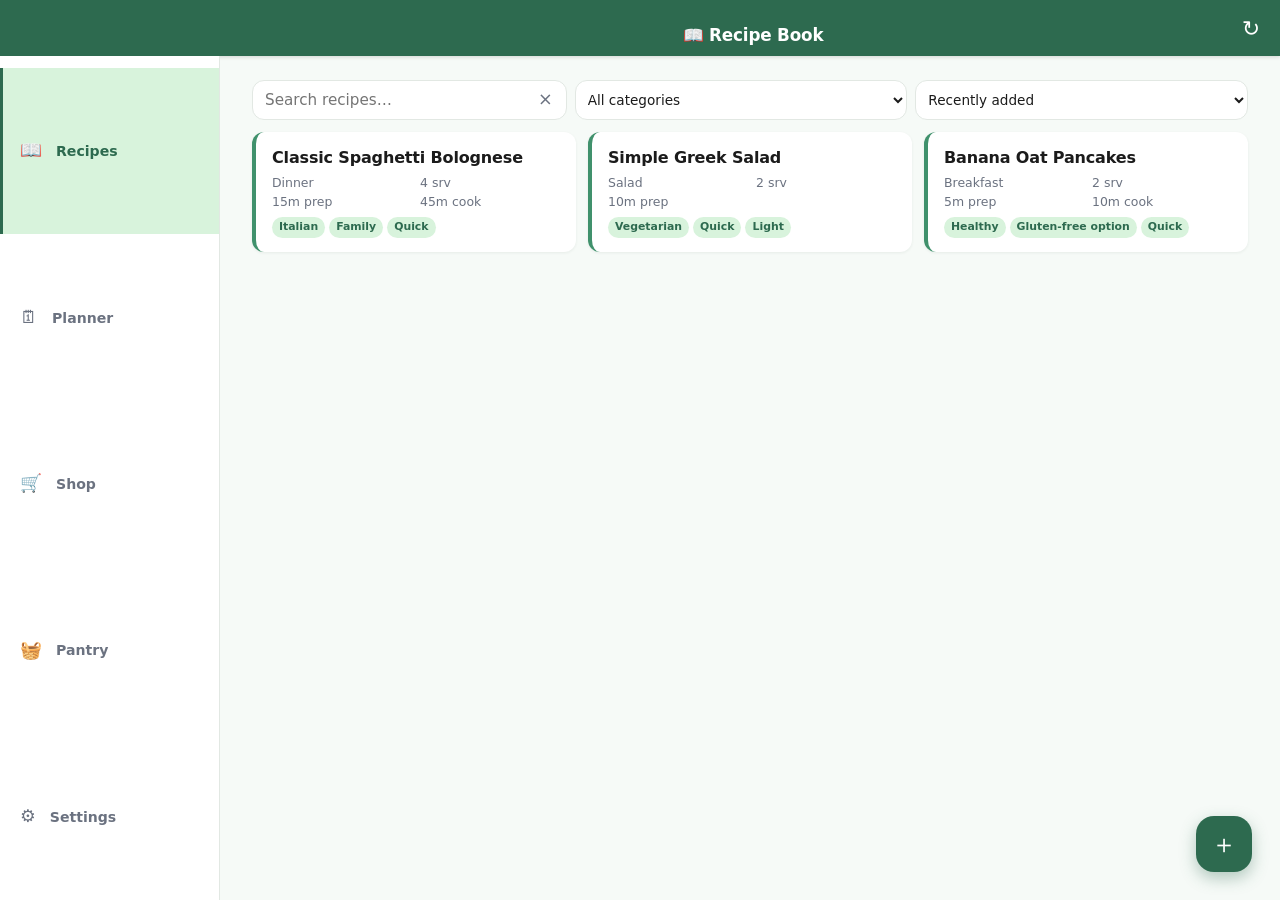
==== commit b62a0751: "feat(batch13): ingredient categories, subsections, planner search, drop starter prices Ingredient ca" ====
--- a/index.html
+++ b/index.html
@@ -75,7 +75,7 @@
         <button class="inner-tab"        data-tab="summary" onclick="Planner.showTab('summary')">Summary</button>
       </div>
       <div class="planner-filter-bar">
-        <input id="planner-recipe-filter" type="search" placeholder="Filter recipes…"
+        <input id="planner-recipe-filter" type="search" placeholder="Search recipes by name or tag…"
           oninput="Planner.filterRecipes()" />
         <select id="treat-cat-filter" class="hidden" onchange="Planner.filterRecipes()">
           <option value="">All categories</option>
@@ -91,6 +91,12 @@
         <div id="treat-search-results" class="treat-search-results hidden"></div>
       </div>
       <div id="planner-grid"></div>
+      <!-- Bottom-left week-plan menu -->
+      <div id="planner-action-menu" class="fab-menu-left hidden">
+        <button class="fab-menu-item" onclick="Planner.closeActionMenu(); Planner.openSaveWeekModal()">💾 Save this week's plan</button>
+        <button class="fab-menu-item" onclick="Planner.closeActionMenu(); Planner.openSavedPlansModal()">📂 Saved week plans</button>
+      </div>
+      <button class="fab fab-left" onclick="Planner.toggleActionMenu()" title="Week plans">☰</button>
       <button class="fab" onclick="Planner.generateShoppingList()" title="Generate shopping list">🛒</button>
     </section>
 
--- a/css/style.css
+++ b/css/style.css
@@ -361,7 +361,11 @@
   transition: border-color .15s, color .15s, background .15s;
 }
 .btn-mini-primary { background: var(--dk-green); color: #fff; border-color: var(--dk-green); }
-.btn-mini-primary:hover { background: var(--md-green); color: #fff; }
+/* Hover styles only on devices with a real pointer — on touch screens :hover
+   "sticks" to whatever ends up under the finger after a list re-render */
+@media (hover: hover) {
+  .btn-mini-primary:hover { background: var(--md-green); color: #fff; }
+}
 
 /* ── CALORIE ROW (recipe form) ── */
 .kcal-display, .kcal-edit-row {
@@ -474,7 +478,10 @@
   display: flex; align-items: center; justify-content: space-between;
   padding: 10px 14px; cursor: pointer; gap: 8px;
 }
-.treat-search-result:hover { background: var(--lt-green); }
+.treat-search-result:active { background: var(--lt-green); }
+@media (hover: hover) {
+  .treat-search-result:hover { background: var(--lt-green); }
+}
 .treat-search-result + .treat-search-result { border-top: 1px solid var(--border); }
 .treat-search-name { font-weight: 600; font-size: 0.9rem; text-transform: capitalize; flex: 1; min-width: 0; }
 .treat-search-cat { font-size: 0.75rem; color: var(--text-muted); background: var(--lt-green); padding: 2px 7px; border-radius: 10px; flex-shrink: 0; }
@@ -761,58 +768,6 @@
   font-size: 0.72rem;
   font-weight: 600;
 }
-.shop-price-edit-btn {
-  background: none;
-  border: none;
-  cursor: pointer;
-  padding: 0 2px;
-  font-size: 0.78rem;
-  opacity: 0.5;
-  line-height: 1;
-}
-.shop-price-edit-btn:hover { opacity: 1; }
-.shop-price-set {
-  background: none;
-  border: 1px dashed var(--text-muted);
-  border-radius: 4px;
-  padding: 1px 8px;
-  font-size: 0.75rem;
-  color: var(--text-muted);
-  cursor: pointer;
-}
-.shop-price-set:hover { border-color: var(--md-green); color: var(--md-green); }
-
-/* Inline price edit form */
-.shop-price-form {
-  display: flex;
-  align-items: center;
-  gap: 4px;
-  flex-wrap: wrap;
-  margin-top: 2px;
-}
-.shop-pf-label { font-size: 0.8rem; font-weight: 600; }
-.shop-pf-sep   { font-size: 0.78rem; opacity: 0.7; }
-.shop-pf-input {
-  width: 64px;
-  padding: 3px 6px;
-  font-size: 0.8rem;
-  border: 1px solid var(--border);
-  border-radius: 6px;
-}
-.shop-pf-unit {
-  padding: 3px 4px;
-  font-size: 0.78rem;
-  border: 1px solid var(--border);
-  border-radius: 6px;
-}
-.shop-pf-retailer {
-  width: 80px;
-  padding: 3px 6px;
-  font-size: 0.78rem;
-  border: 1px solid var(--border);
-  border-radius: 6px;
-}
-
 /* Running total */
 .shop-total {
   display: flex;
@@ -929,7 +884,9 @@
   cursor: pointer;
   font-weight: 600;
 }
-.btn-danger-mini:hover { background: #fca5a5; }
+@media (hover: hover) {
+  .btn-danger-mini:hover { background: #fca5a5; }
+}
 
 /* Section header with multiple action buttons */
 .section-header-actions {
@@ -1078,11 +1035,11 @@
 
 /* Combined actual qty + actual price row */
 .shop-actual-row {
-  display: flex; align-items: center;
-  justify-content: space-between; gap: 8px;
+  display: flex; align-items: center; flex-wrap: wrap;
+  justify-content: space-between; gap: 6px 8px;
   margin-top: 5px;
 }
-.shop-iq-group { display: flex; align-items: center; gap: 4px; }
+.shop-iq-group { display: flex; align-items: center; gap: 4px; flex-wrap: wrap; }
 .shop-actual-price-group { display: flex; align-items: center; gap: 4px; flex-shrink: 0; }
 .shop-iq-label { font-size: 0.78rem; color: var(--text-muted); flex-shrink: 0; font-weight: 600; }
 .shop-iq-input { width: 60px; padding: 4px 6px; font-size: 0.82rem; border: 1px solid var(--border); border-radius: 6px; background: var(--surface); }
@@ -1091,6 +1048,11 @@
 .shop-99-btn { background: var(--surface-alt, #f0faf4); border: 1px solid var(--border); border-radius: 6px; padding: 3px 6px; font-size: 0.75rem; font-weight: 600; cursor: pointer; color: var(--dk-green); white-space: nowrap; flex-shrink: 0; }
 .shop-99-btn:active { background: var(--lt-green); }
 
+/* Buy-quantity multiplier (e.g. buying ×2 170g cans) */
+.shop-mult-group { display: flex; align-items: center; gap: 3px; margin-left: 2px; flex-shrink: 0; }
+.shop-mult-val { font-size: 0.8rem; font-weight: 700; color: var(--dk-green); min-width: 20px; text-align: center; }
+.shop-mult-hint { width: 100%; font-size: 0.74rem; color: var(--text-muted); margin-top: 2px; }
+
 /* Estimated price display row */
 .shop-price-row { margin-top: 3px; }
 
@@ -1104,7 +1066,10 @@
 /* Ad-hoc autocomplete dropdown */
 .adhoc-suggestions { position: absolute; top: 100%; left: 0; right: 0; background: var(--surface); border: 1px solid var(--border); border-radius: 8px; box-shadow: 0 4px 12px rgba(0,0,0,.1); z-index: 100; max-height: 200px; overflow-y: auto; }
 .adhoc-suggestion { padding: 8px 12px; font-size: 0.88rem; cursor: pointer; }
-.adhoc-suggestion:hover { background: var(--lt-green); }
+.adhoc-suggestion:active { background: var(--lt-green); }
+@media (hover: hover) {
+  .adhoc-suggestion:hover { background: var(--lt-green); }
+}
 
 /* Confirm shop modal item rows */
 .confirm-section-title { font-size: 0.78rem; font-weight: 700; color: var(--text-muted); text-transform: uppercase; letter-spacing: .05em; margin: 12px 0 6px; }
@@ -1121,7 +1086,9 @@
 .analytics-shop-retailer { font-size: 0.78rem; color: var(--text-muted); margin-left: 6px; }
 
 /* Mini button hover (single .btn-mini definition lives in the recipe-form section) */
-.btn-mini:hover { border-color: var(--md-green); color: var(--md-green); }
+@media (hover: hover) {
+  .btn-mini:hover { border-color: var(--md-green); color: var(--md-green); }
+}
 
 /* ── Cook confirmation modal (Sub-project C) ───────── */
 
@@ -1171,7 +1138,10 @@
   text-transform: capitalize; border-bottom: 1px solid var(--border);
 }
 .ing-name-suggestion:last-child { border-bottom: none; }
-.ing-name-suggestion:hover, .ing-name-suggestion:active { background: var(--lt-green); }
+.ing-name-suggestion:active { background: var(--lt-green); }
+@media (hover: hover) {
+  .ing-name-suggestion:hover { background: var(--lt-green); }
+}
 
 /* Step row: align-items flex-start so buttons stay at top of textarea */
 .step-row { display: flex; align-items: flex-start; gap: 6px; margin-bottom: 6px; }
@@ -1239,7 +1209,9 @@
   color: inherit;
   white-space: nowrap;
 }
-.fab-menu-item:hover { background: var(--lt-green); }
+@media (hover: hover) {
+  .fab-menu-item:hover { background: var(--lt-green); }
+}
 .fab-menu-item + .fab-menu-item { border-top: 1px solid var(--border); }
 
 /* ── Search clear button (Sub-project G) ── */
@@ -1306,6 +1278,112 @@
 .confirm-item-qty-wrap { display: inline-flex; align-items: center; gap: 4px; }
 .confirm-item-unit { font-size: 0.85rem; color: var(--text-muted); }
 
+/* ── Ingredient subsections ── */
+.ing-subsection {
+  font-size: .78rem; font-weight: 700; letter-spacing: .04em;
+  text-transform: uppercase; color: var(--dk-green);
+  background: var(--lt-green); padding: 6px 14px; margin-top: 8px;
+}
+.ing-subsection + .ingredient-list { border-radius: 0 0 var(--radius) var(--radius); }
+/* Section row in the recipe form */
+.ing-section-row {
+  display: flex; align-items: center; gap: 6px; margin-bottom: 6px;
+  background: var(--lt-green); border-radius: var(--radius-sm); padding: 4px 6px;
+}
+.ing-section-mark { font-weight: 800; color: var(--dk-green); font-size: .9rem; flex-shrink: 0; }
+.ing-section-input {
+  flex: 1; min-width: 0; padding: 5px 8px; font-size: .88rem; font-weight: 600;
+  border: 1px solid var(--border); border-radius: var(--radius-sm);
+  background: var(--surface); color: var(--dk-green);
+}
+.rf-ing-btns { display: flex; gap: 6px; margin-top: 4px; flex-wrap: wrap; }
+
+/* ── Ingredient book: category row ── */
+.pb-cat-row { display: flex; align-items: center; gap: 8px; padding: 6px 12px 0; }
+.pb-cat-label { font-size: .75rem; color: var(--text-muted); font-weight: 600; flex-shrink: 0; }
+.pb-cat-select {
+  flex: 1; min-width: 0; padding: 4px 6px; font-size: .8rem;
+  border: 1px solid var(--border); border-radius: 6px;
+  background: var(--surface); color: var(--text); outline: none;
+}
+.pb-cat-select:focus { border-color: var(--md-green); }
+.pb-cat-auto { font-size: .68rem; color: var(--text-muted); font-style: italic; flex-shrink: 0; }
+
+/* ── Planner search result meta ── */
+.treat-search-meta { display: flex; align-items: center; gap: 4px; flex-shrink: 0; flex-wrap: wrap; justify-content: flex-end; }
+.treat-search-tag {
+  font-size: .68rem; background: var(--surface-alt); color: var(--text-muted);
+  border: 1px solid var(--border); padding: 1px 6px; border-radius: 10px;
+}
+
+/* ── Optional extras (recipe detail + form) ── */
+.optional-row { opacity: .72; transition: opacity .15s; align-items: center !important; }
+.optional-row.on { opacity: 1; }
+.optional-row.on span:not(.ing-cost) { font-weight: 600; }
+.optional-cb { width: 17px; height: 17px; accent-color: var(--dk-green); flex-shrink: 0; }
+.opt-kcal-input {
+  width: 66px; padding: 5px 8px; border: 1px solid var(--border);
+  border-radius: var(--radius-sm); font-size: 0.85rem;
+  background: var(--surface); color: inherit;
+}
+.ing-cost-ignored { color: var(--text-muted); font-style: italic; }
+.cook-opt-tag {
+  font-size: 0.65rem; font-weight: 700; background: var(--lt-green);
+  color: var(--dk-green); padding: 1px 5px; border-radius: 4px;
+  margin-left: 5px; vertical-align: middle; letter-spacing: .02em;
+}
+.pb-ignore-badge {
+  font-size: 0.7rem; background: #e5e7eb; color: #4b5563;
+  border-radius: 4px; padding: 1px 6px; margin-left: 6px; vertical-align: middle;
+}
+
+/* ── Spend edit modal rows ── */
+.spend-edit-row { padding: 7px 0; border-bottom: 1px solid var(--border); }
+.spend-edit-row:last-child { border-bottom: none; }
+.spend-edit-name { font-size: .88rem; font-weight: 600; text-transform: capitalize; margin-bottom: 4px; }
+.spend-edit-name-input {
+  width: 100%; padding: 6px 8px; margin-bottom: 4px;
+  border: 1px solid var(--border); border-radius: var(--radius-sm);
+  font-size: .88rem; background: var(--surface); box-sizing: border-box;
+}
+.spend-edit-fields { display: flex; align-items: center; gap: 5px; }
+.spend-edit-qty { width: 62px; padding: 4px 6px; border: 1px solid var(--border); border-radius: 6px; font-size: .85rem; }
+.spend-edit-unit { padding: 4px 5px; border: 1px solid var(--border); border-radius: 6px; font-size: .82rem; background: var(--surface); color: var(--text); }
+.spend-edit-r { font-size: .85rem; color: var(--text-muted); margin-left: auto; }
+.spend-edit-cost { width: 72px; padding: 4px 6px; border: 1px solid var(--border); border-radius: 6px; font-size: .85rem; }
+
+/* ── Retailer quick-select chips ── */
+.retailer-chips { display: flex; flex-wrap: wrap; gap: 6px; margin: 2px 0 4px; }
+.retailer-chip {
+  border: 1px solid var(--border); background: var(--surface);
+  border-radius: 999px; padding: 4px 11px; font-size: .78rem; font-weight: 600;
+  cursor: pointer; color: var(--text-muted); white-space: nowrap;
+  transition: background .15s, color .15s, border-color .15s;
+}
+.retailer-chip.active { background: var(--dk-green); color: #fff; border-color: var(--dk-green); }
+
+/* ── Cook confirm: pantry deduction opt-out ── */
+.cook-deduct-cb { width: 17px; height: 17px; accent-color: var(--dk-green); flex-shrink: 0; }
+
+/* ── Ingredient book: secondary per-unit rate ── */
+.pb-price-per-unit { color: var(--text-muted); font-weight: 400; font-size: 0.78rem; }
+
+/* ── Saved week plans ── */
+.wp-row {
+  display: flex; flex-direction: column; gap: 6px;
+  padding: 10px 0; border-bottom: 1px solid var(--border);
+}
+.wp-row:last-of-type { border-bottom: none; }
+.wp-row-info { display: flex; align-items: baseline; justify-content: space-between; gap: 8px; }
+.wp-row-name { font-weight: 700; font-size: 0.92rem; color: var(--dk-green); min-width: 0; overflow: hidden; text-overflow: ellipsis; white-space: nowrap; }
+.wp-row-meta { font-size: 0.75rem; color: var(--text-muted); white-space: nowrap; flex-shrink: 0; }
+.wp-row-actions { display: flex; align-items: center; gap: 6px; }
+.wp-week-select {
+  flex: 1; padding: 5px 8px; font-size: 0.85rem;
+  border: 1px solid var(--border); border-radius: var(--radius-sm);
+  background: var(--surface); color: var(--text); outline: none;
+}
+
 /* ── Pantry: batch list (Sub-project F) ── */
 .pantry-batch-list {
   margin-top: 4px;
